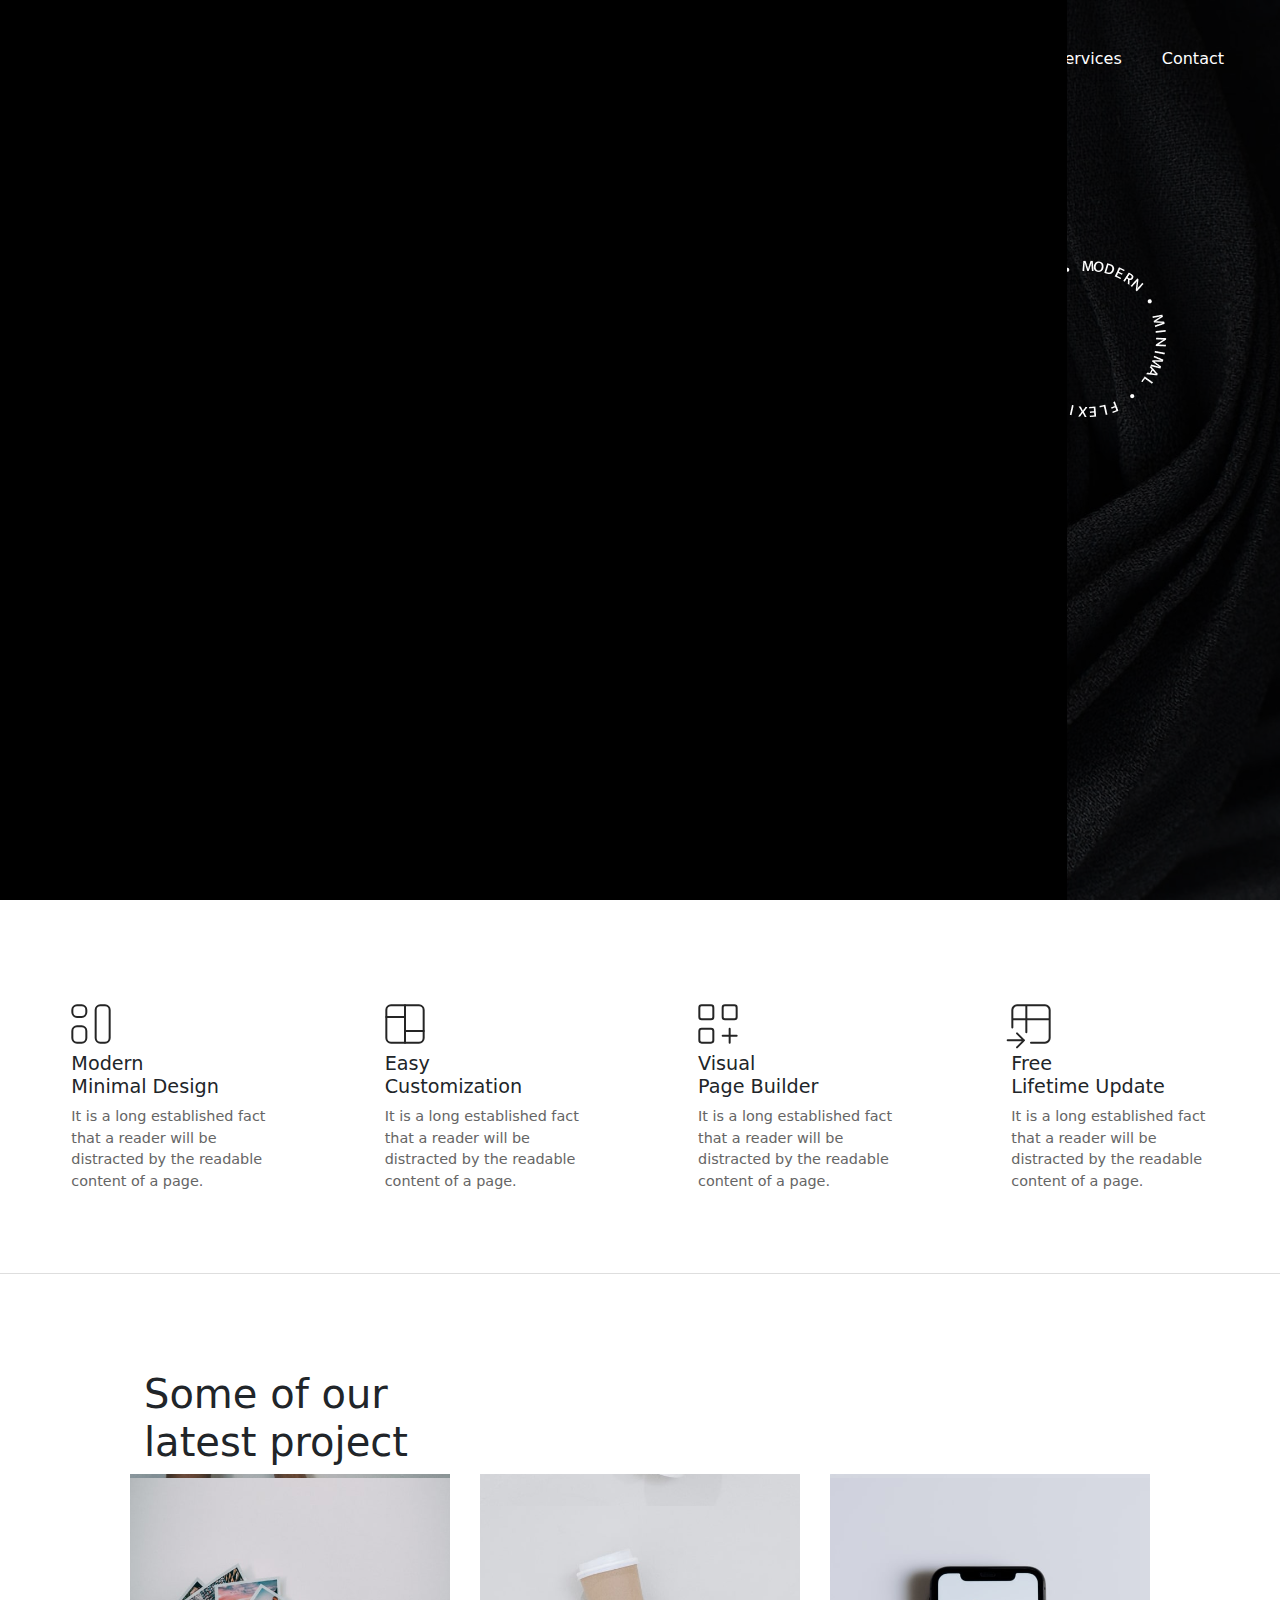
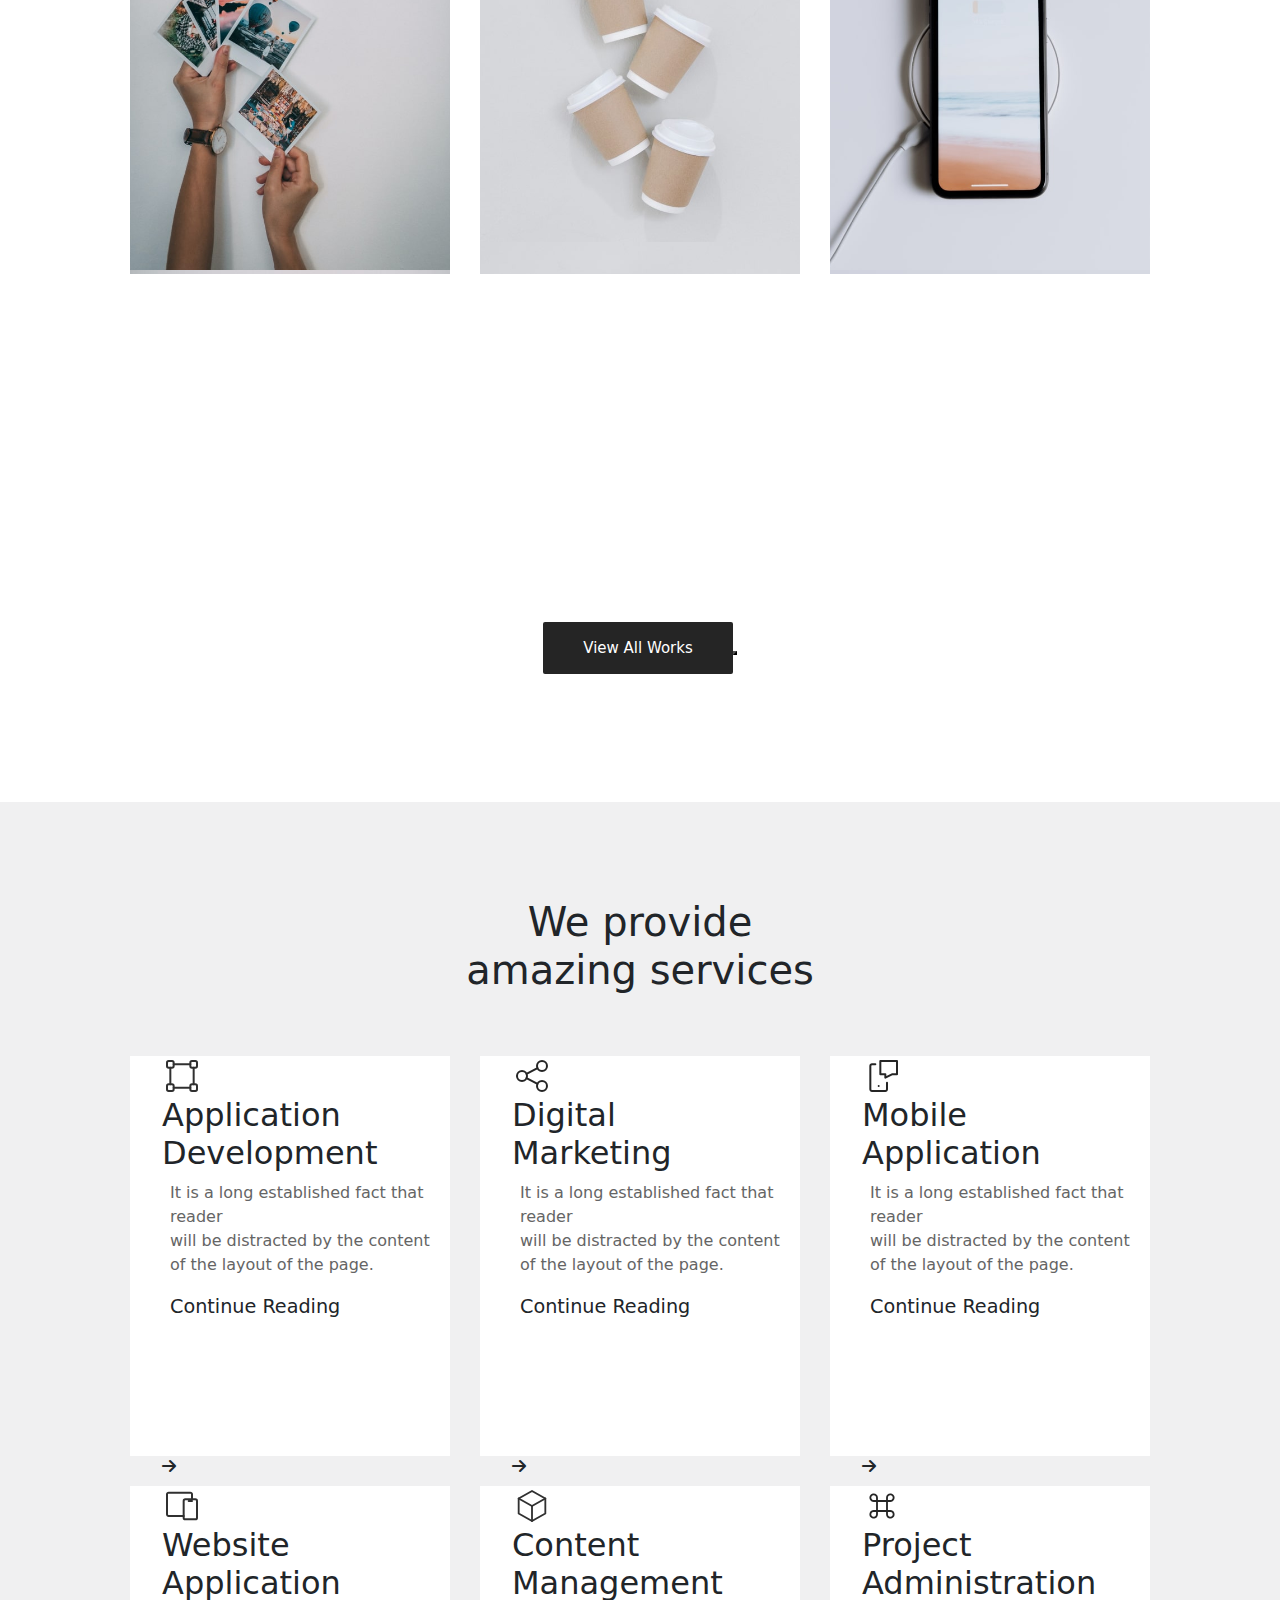
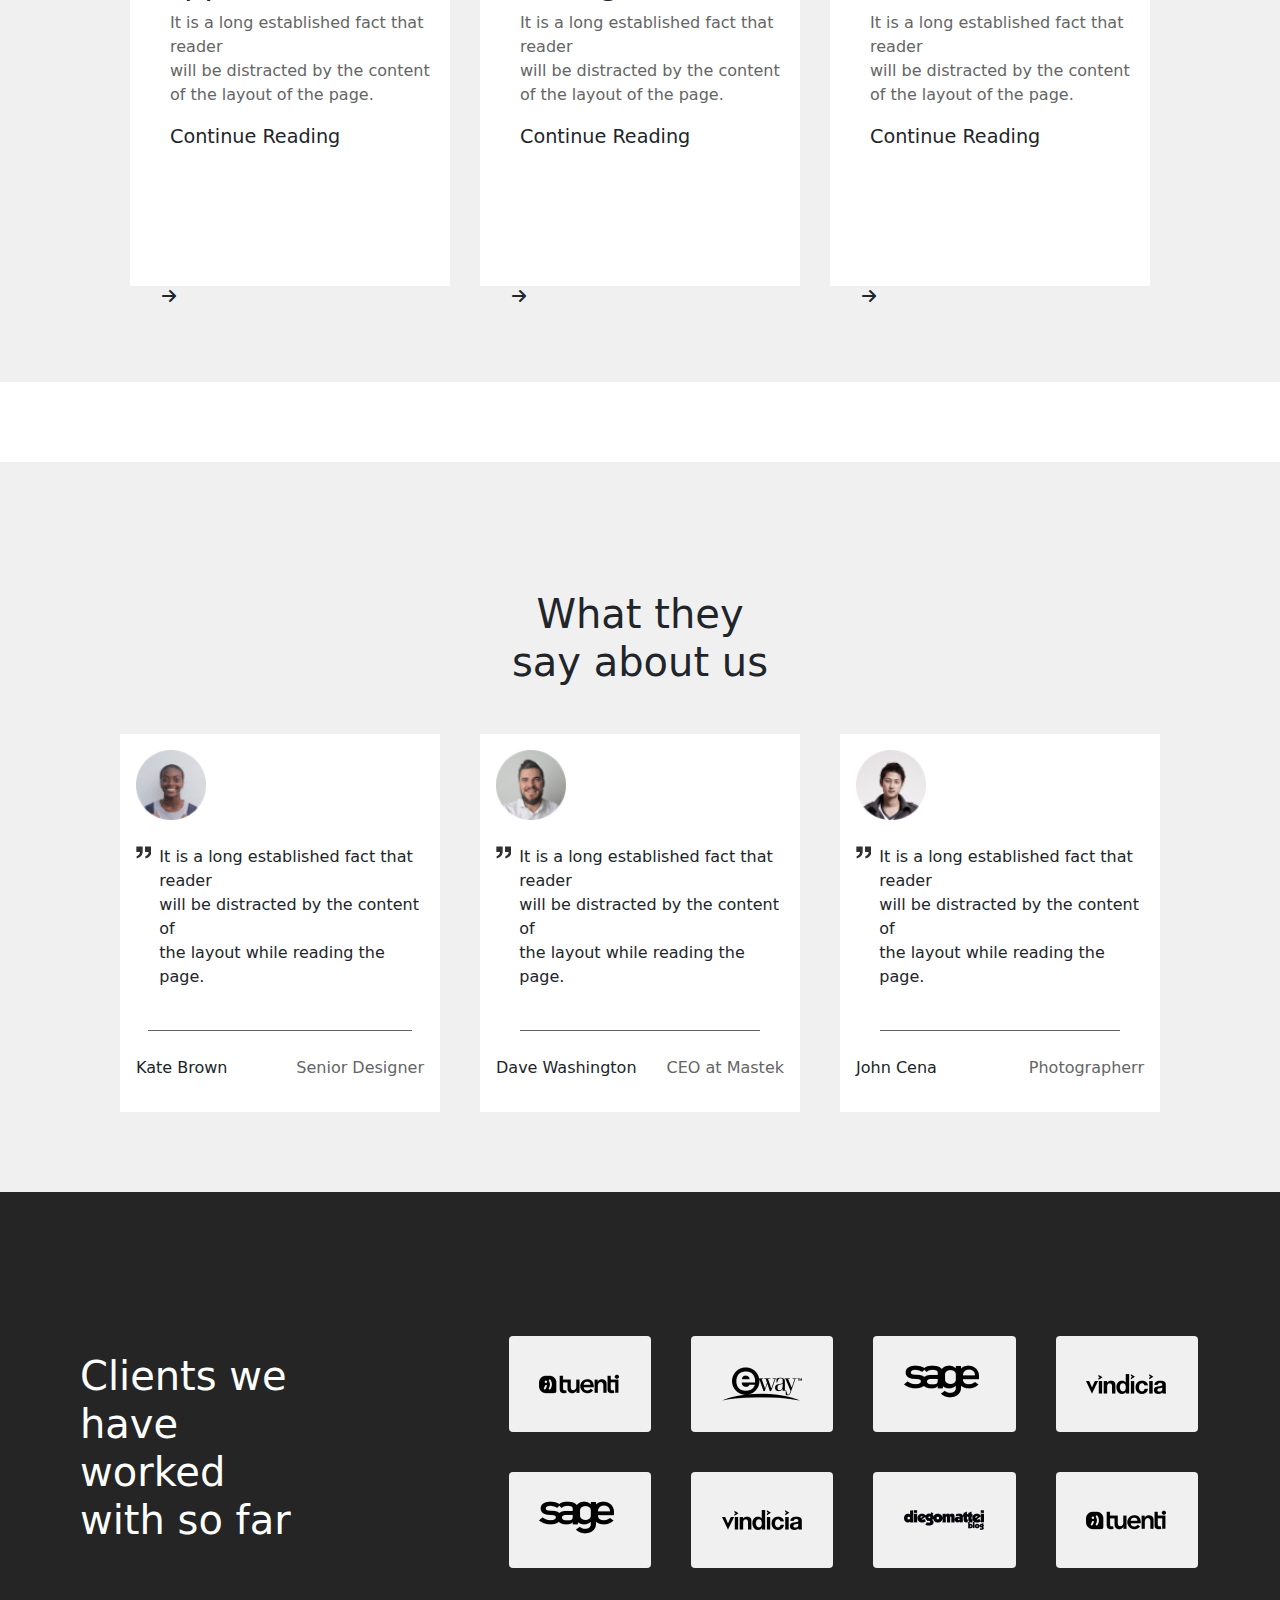
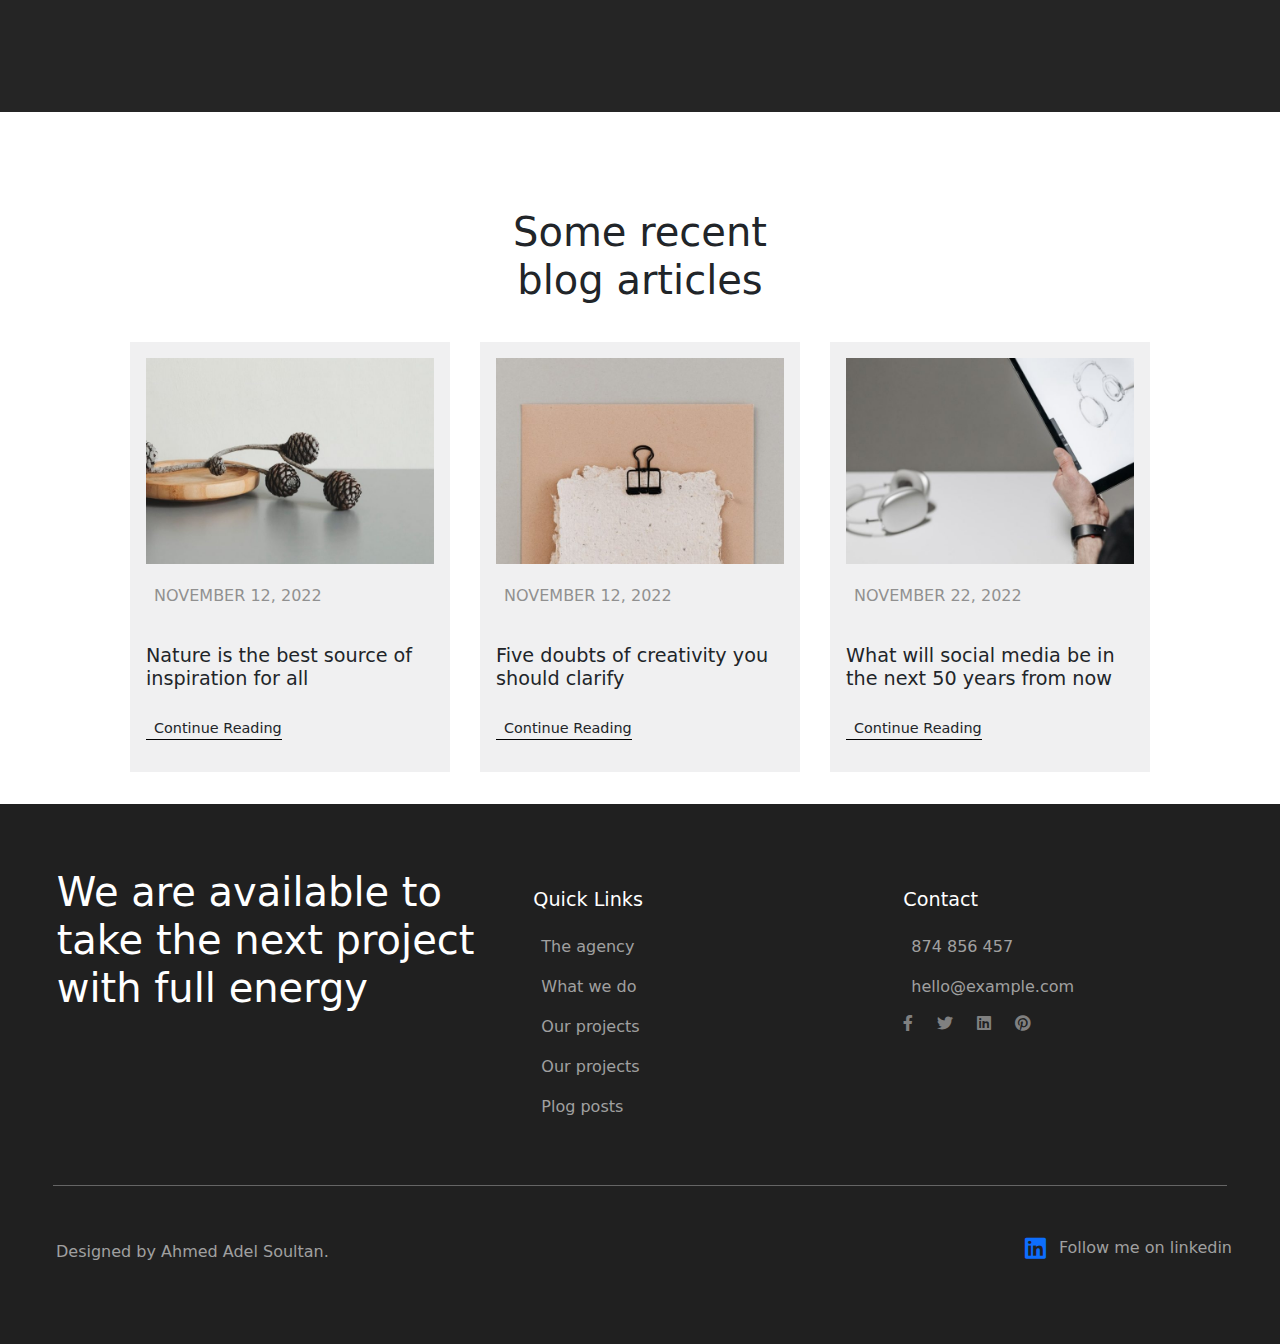
==== index.html @ fc57e32f "Dola" ====
<!DOCTYPE html>
<html lang="en">
  <head>
    <meta charset="UTF-8" />
    <meta name="viewport" content="width=device-width, initial-scale=1.0" />
    <title>Minfoloio - Minmal Portfolio</title>
    <link rel="stylesheet" href="assets/index.css" />
    <link rel="stylesheet" href="assets/libs/bootstrap.css.css" />
    <link href="fontawesome/css/fontawesome.css" rel="stylesheet" />
    <link href="fontawesome/css/brands.css" rel="stylesheet" />
    <link href="fontawesome/css/solid.css" rel="stylesheet" />
    <link rel="stylesheet" href="assets/libs/animate/animate.css">
    <link rel="icon" href="assets/photos/letter-m.png" />
  </head>
  <body>
    <!-- HERO SECTION START -->
    <div id="herodiv" class="col-12">
      <div id="herofilter" class="col-12">
        <!-- HEADER START -->
        <header class="col-12">
          <div id="headerimgs">
            <img src="assets/photos/dark-logo.png" id="darklogologo" />
            <img src="assets/photos/light-logo.png" id="whitelogo" />
          </div>

          <ul>
            <li style="color: gray; font-weight: 500" class="herohome"><a href="index.html" style="color: gray;text-decoration: none;">Home</a></li>
            <li class="heroli"><a href="about us.html" style="color: white;text-decoration: none;">About Us</a></li>
            <li class="heroli"><a href="portfolio.html" style="color: white;text-decoration: none;">Portfolio</a></li>
            <li class="heroli"><a href="our services.html" style="color: white;text-decoration: none;">Our Services</a></li>
            <li class="heroli"><a href="Contact.html" style="color: white;text-decoration: none;">Contact</a></li>
            <li>
              <i class="fa-regular fa-bars" id="headericon"></i>
            </li>
          </ul>
        </header>
        <!-- HEADER END -->
        <div class="col-12 contenthero">
          <div id="leftcontenthero" class="col-12 col-md-12 col-lg-7">
            <h1 class="col-12">
              We are a digital design studio based in London
            </h1>
            <p class="col-12" style="color: #ffffff8a">
              We have the skills and resources to create the great products for
              your<br />
              business. We solve more complex problems with unique and modern
              way<br />
              that ensures the permanent resolution.
            </p>
            <div id="contentherobutton" class="col-12">
              <button class="contentLeftButton" onclick="GoToAboutPage()">Explore More</button>
            </div>
          </div>
          <div id="rightcontenthero" class="col-4">
            <img src="assets/photos/stamp.png" />
          </div>
        </div>
      </div>
    </div>
    <!-- HERO SECTION END  -->
    <!-- MODERN SECTION START -->
    <div id="Home2" class="col-12">
      <div class="col-11 col-md-5 col-lg-2 modern">
        <svg
          xmlns="http://www.w3.org/2000/svg"
          width="56"
          height="56"
          viewBox="0 0 56 56"
          fill="none"
        >
          <g clip-path="url(#clip0_31_59)">
            <path
              d="M18.6667 9.33331H14C11.4227 9.33331 9.33334 11.4227 9.33334 14V16.3333C9.33334 18.9106 11.4227 21 14 21H18.6667C21.244 21 23.3333 18.9106 23.3333 16.3333V14C23.3333 11.4227 21.244 9.33331 18.6667 9.33331Z"
              stroke="#252525"
              stroke-width="2"
              stroke-linecap="round"
              stroke-linejoin="round"
            ></path>
            <path
              d="M18.6667 30.3333H14C11.4227 30.3333 9.33334 32.4227 9.33334 35V42C9.33334 44.5773 11.4227 46.6666 14 46.6666H18.6667C21.244 46.6666 23.3333 44.5773 23.3333 42V35C23.3333 32.4227 21.244 30.3333 18.6667 30.3333Z"
              stroke="#252525"
              stroke-width="2"
              stroke-linecap="round"
              stroke-linejoin="round"
            ></path>
            <path
              d="M42 9.33331H37.3333C34.756 9.33331 32.6667 11.4227 32.6667 14V42C32.6667 44.5773 34.756 46.6666 37.3333 46.6666H42C44.5773 46.6666 46.6667 44.5773 46.6667 42V14C46.6667 11.4227 44.5773 9.33331 42 9.33331Z"
              stroke="#252525"
              stroke-width="2"
              stroke-linecap="round"
              stroke-linejoin="round"
            ></path>
          </g>
          <defs>
            <clipPath id="clip0_31_59">
              <rect width="56" height="56" fill="white"></rect>
            </clipPath>
          </defs>
        </svg>
        <h2>
          Modern<br />
          Minimal Design
        </h2>
        <p>
          It is a long established fact that a reader will be distracted by the
          readable content of a page.
        </p>
      </div>
      <div class="col-11 col-md-5 col-lg-2 modern">
        <svg
          xmlns="http://www.w3.org/2000/svg"
          width="56"
          height="56"
          viewBox="0 0 56 56"
          fill="none"
        >
          <g clip-path="url(#clip0_31_94)">
            <path
              d="M42 9.33331H14C11.4227 9.33331 9.33333 11.4227 9.33333 14V42C9.33333 44.5773 11.4227 46.6666 14 46.6666H42C44.5773 46.6666 46.6667 44.5773 46.6667 42V14C46.6667 11.4227 44.5773 9.33331 42 9.33331Z"
              stroke="#252525"
              stroke-width="2"
              stroke-linecap="round"
              stroke-linejoin="round"
            ></path>
            <path
              d="M9.33333 21H28"
              stroke="#252525"
              stroke-width="2"
              stroke-linecap="round"
              stroke-linejoin="round"
            ></path>
            <path
              d="M28 35H46.6667"
              stroke="#252525"
              stroke-width="2"
              stroke-linecap="round"
              stroke-linejoin="round"
            ></path>
            <path
              d="M28 9.33331V46.6666"
              stroke="#252525"
              stroke-width="2"
              stroke-linecap="round"
              stroke-linejoin="round"
            ></path>
          </g>
          <defs>
            <clipPath id="clip0_31_94">
              <rect width="56" height="56" fill="white"></rect>
            </clipPath>
          </defs>
        </svg>
        <h2>
          Easy<br />
          Customization
        </h2>
        <p>
          It is a long established fact that a reader will be distracted by the
          readable content of a page.
        </p>
      </div>
      <div class="col-11 col-md-5 col-lg-2 modern">
        <svg
          xmlns="http://www.w3.org/2000/svg"
          width="56"
          height="56"
          viewBox="0 0 56 56"
          fill="none"
        >
          <g clip-path="url(#clip0_31_88)">
            <path
              d="M21 9.33331H11.6667C10.378 9.33331 9.33334 10.378 9.33334 11.6666V21C9.33334 22.2886 10.378 23.3333 11.6667 23.3333H21C22.2887 23.3333 23.3333 22.2886 23.3333 21V11.6666C23.3333 10.378 22.2887 9.33331 21 9.33331Z"
              stroke="#252525"
              stroke-width="2"
              stroke-linecap="round"
              stroke-linejoin="round"
            ></path>
            <path
              d="M44.3333 9.33331H35C33.7113 9.33331 32.6667 10.378 32.6667 11.6666V21C32.6667 22.2886 33.7113 23.3333 35 23.3333H44.3333C45.622 23.3333 46.6667 22.2886 46.6667 21V11.6666C46.6667 10.378 45.622 9.33331 44.3333 9.33331Z"
              stroke="#252525"
              stroke-width="2"
              stroke-linecap="round"
              stroke-linejoin="round"
            ></path>
            <path
              d="M21 32.6667H11.6667C10.378 32.6667 9.33334 33.7114 9.33334 35V44.3334C9.33334 45.622 10.378 46.6667 11.6667 46.6667H21C22.2887 46.6667 23.3333 45.622 23.3333 44.3334V35C23.3333 33.7114 22.2887 32.6667 21 32.6667Z"
              stroke="#252525"
              stroke-width="2"
              stroke-linecap="round"
              stroke-linejoin="round"
            ></path>
            <path
              d="M32.6667 39.6667H46.6667M39.6667 32.6667V46.6667"
              stroke="#252525"
              stroke-width="2"
              stroke-linecap="round"
              stroke-linejoin="round"
            ></path>
          </g>
          <defs>
            <clipPath id="clip0_31_88">
              <rect width="56" height="56" fill="white"></rect>
            </clipPath>
          </defs>
        </svg>
        <h2>
          Visual<br />
          Page Builder
        </h2>
        <p>
          It is a long established fact that a reader will be distracted by the
          readable content of a page.
        </p>
      </div>
      <div class="col-11 col-md-5 col-lg-2 modern">
        <svg xmlns="http://www.w3.org/2000/svg" width="56" height="56" viewBox="0 0 56 56" fill="none"><g clip-path="url(#clip0_31_100)"><path d="M9.33335 31.5V14C9.33335 12.7623 9.82502 11.5753 10.7002 10.7001C11.5754 9.82498 12.7623 9.33331 14 9.33331H42C43.2377 9.33331 44.4247 9.82498 45.2998 10.7001C46.175 11.5753 46.6667 12.7623 46.6667 14V42C46.6667 43.2377 46.175 44.4246 45.2998 45.2998C44.4247 46.175 43.2377 46.6666 42 46.6666H28M9.33335 23.3333H46.6667M23.3334 9.33331V36.1666M4.66669 44.3333H21M14 37.3333L21 44.3333L14 51.3333" stroke="#252525" stroke-width="2" stroke-linecap="round" stroke-linejoin="round"></path></g><defs><clipPath id="clip0_31_100"><rect width="56" height="56" fill="white"></rect></clipPath></defs></svg>

      
        <h2>
          Free<br />
          Lifetime Update
        </h2>
        <p>
          It is a long established fact that a reader will be distracted by the
          readable content of a page.
        </p>
      </div>
    </div>
    <!-- MODERN SECTION END  -->
    <div class="linediv"></div>
    <!-- COURSERL SECTION START -->
    <div class=" col-10 content_filter"></div>
    <div id="courseldiv" class="col-12">
      <h1 class="col-12">
        Some of our<br />
        latest project
      </h1>
      <div id="imgs" class="col-12">
        <div class=" col-10 col-md-10 col-lg-3" id="firstcoursel">
          <div class="col-12 cfilter">
            <div class="filteri">
              <p style="color: #dedede">Fashion</p>
              <i class="fa-solid fa-arrow-up-right-from-square cicon"></i>
            </div>
            <div class="filterp">
              <p>Design</p>
            </div>
          </div>
        </div>
        <div class="col-10 col-md-10 col-lg-3" id="secondcoursel">
          <div class="col-12 cfilter">
            <div class="filteri">
              <p style="color: #dedede">Phptography</p>
              <i class="fa-solid fa-arrow-up-right-from-square cicon"></i>
            </div>
            <div class="filterp">
              <p>Identity</p>
            </div>
          </div>
        </div>
        <div class="col-10 col-md-10 col-lg-3" id="thirdcoursel">
          <div class="col-12 cfilter">
            <div class="filteri">
              <p style="color: #dedede">Gadgets</p>
              <i class="fa-solid fa-arrow-up-right-from-square cicon"></i>
            </div>
            <div class="filterp">
              <p>Identity</p>
            </div>
          </div>
        </div>
      </div>
    </div>
    <div class="col-12 courselbutton">
      <button id="buttonofcoursel">View All Works<button>
    </div>
    <!-- COURSEL SECTION END  -->
    <!-- AMAZING SECTION START -->
   <section id="amazingsection" class="col-12">
    <h1 class="col-12">We provide<br>
      amazing services</h1>
    <div class="col-10 col-md-8 col-lg-3 amzing1" style="background-color: white; height: 25rem;">
      <svg xmlns="http://www.w3.org/2000/svg" width="40" height="40" viewBox="0 0 40 40" fill="none"><g clip-path="url(#clip0_37_208)"><path d="M10 5H6.66667C5.74619 5 5 5.74619 5 6.66667V10C5 10.9205 5.74619 11.6667 6.66667 11.6667H10C10.9205 11.6667 11.6667 10.9205 11.6667 10V6.66667C11.6667 5.74619 10.9205 5 10 5Z" stroke="#303030" stroke-width="2" stroke-linecap="round" stroke-linejoin="round"></path><path d="M33.3333 5H30C29.0795 5 28.3333 5.74619 28.3333 6.66667V10C28.3333 10.9205 29.0795 11.6667 30 11.6667H33.3333C34.2538 11.6667 35 10.9205 35 10V6.66667C35 5.74619 34.2538 5 33.3333 5Z" stroke="#303030" stroke-width="2" stroke-linecap="round" stroke-linejoin="round"></path><path d="M33.3333 28.3333H30C29.0795 28.3333 28.3333 29.0794 28.3333 29.9999V33.3333C28.3333 34.2537 29.0795 34.9999 30 34.9999H33.3333C34.2538 34.9999 35 34.2537 35 33.3333V29.9999C35 29.0794 34.2538 28.3333 33.3333 28.3333Z" stroke="#303030" stroke-width="2" stroke-linecap="round" stroke-linejoin="round"></path><path d="M10 28.3333H6.66667C5.74619 28.3333 5 29.0794 5 29.9999V33.3333C5 34.2537 5.74619 34.9999 6.66667 34.9999H10C10.9205 34.9999 11.6667 34.2537 11.6667 33.3333V29.9999C11.6667 29.0794 10.9205 28.3333 10 28.3333Z" stroke="#303030" stroke-width="2" stroke-linecap="round" stroke-linejoin="round"></path><path d="M8.33333 11.6667V28.3334" stroke="#303030" stroke-width="2" stroke-linecap="round" stroke-linejoin="round"></path><path d="M31.6667 11.6667V28.3334" stroke="#303030" stroke-width="2" stroke-linecap="round" stroke-linejoin="round"></path><path d="M11.6667 8.33325H28.3333" stroke="#303030" stroke-width="2" stroke-linecap="round" stroke-linejoin="round"></path><path d="M11.6667 31.6667H28.3333" stroke="#303030" stroke-width="2" stroke-linecap="round" stroke-linejoin="round"></path></g><defs><clipPath id="clip0_37_208"><rect width="40" height="40" fill="white"></rect></clipPath></defs></svg>
      <h2 class="col-12">Application<br>
        Development</h2>
        <p style="color: #656565;" class="col-12">It is a long established fact that reader<br> will be distracted by the content of the layout of the page.</p>
        <div class="amazingpwithicon col-12">
          <p class="amazingp">Continue Reading</p>
          <i class="fa-solid fa-arrow-right amzingicon"></i>
        </div>
    </div>
    <div class="col-10 col-md-8 col-lg-3 amzing2"style="background-color: white; height: 25rem;" >
      <svg xmlns="http://www.w3.org/2000/svg" width="40" height="40" viewBox="0 0 40 40" fill="none"><g clip-path="url(#clip0_37_251)"><path d="M10 25C12.7614 25 15 22.7614 15 20C15 17.2386 12.7614 15 10 15C7.23858 15 5 17.2386 5 20C5 22.7614 7.23858 25 10 25Z" stroke="#252525" stroke-width="2" stroke-linecap="round" stroke-linejoin="round"></path><path d="M30 15C32.7614 15 35 12.7614 35 10C35 7.23858 32.7614 5 30 5C27.2386 5 25 7.23858 25 10C25 12.7614 27.2386 15 30 15Z" stroke="#252525" stroke-width="2" stroke-linecap="round" stroke-linejoin="round"></path><path d="M30 35C32.7614 35 35 32.7614 35 30C35 27.2386 32.7614 25 30 25C27.2386 25 25 27.2386 25 30C25 32.7614 27.2386 35 30 35Z" stroke="#252525" stroke-width="2" stroke-linecap="round" stroke-linejoin="round"></path><path d="M14.5 17.8334L25.5 12.1667" stroke="#252525" stroke-width="2" stroke-linecap="round" stroke-linejoin="round"></path><path d="M14.5 22.1667L25.5 27.8334" stroke="#252525" stroke-width="2" stroke-linecap="round" stroke-linejoin="round"></path></g><defs><clipPath id="clip0_37_251"><rect width="40" height="40" fill="white"></rect></clipPath></defs></svg>
      <h2 class="col-12">Digital<br>
        Marketing</h2>
        <p style="color: #656565;" class="col-12">It is a long established fact that reader<br> will be distracted by the content of the layout of the page.</p>
        <div class="amazingpwithicon col-12">
          <p  class="amazingp">Continue Reading</p>
          <i class="fa-solid fa-arrow-right amzingicon"></i>
        </div>
    
    </div>
    <div class="col-10 col-md-8 col-lg-3 amzing3" style="background-color: white; height: 25rem;">
      <svg xmlns="http://www.w3.org/2000/svg" width="40" height="40" viewBox="0 0 40 40" fill="none"><g clip-path="url(#clip0_37_258)"><path d="M18.3333 5H35V18.3333H30L23.3333 21.6667V18.3333H18.3333V5Z" stroke="#252525" stroke-width="2" stroke-linecap="round" stroke-linejoin="round"></path><path d="M25 26.6666V33.3333C25 33.7753 24.8244 34.1992 24.5118 34.5118C24.1993 34.8243 23.7753 34.9999 23.3333 34.9999H9.99998C9.55795 34.9999 9.13403 34.8243 8.82147 34.5118C8.50891 34.1992 8.33331 33.7753 8.33331 33.3333V9.99992C8.33331 9.55789 8.50891 9.13397 8.82147 8.82141C9.13403 8.50885 9.55795 8.33325 9.99998 8.33325H13.3333" stroke="#252525" stroke-width="2" stroke-linecap="round" stroke-linejoin="round"></path><path d="M16.6667 30V30.0167" stroke="#252525" stroke-width="2" stroke-linecap="round" stroke-linejoin="round"></path></g><defs><clipPath id="clip0_37_258"><rect width="40" height="40" fill="white"></rect></clipPath></defs></svg>
      <h2 class="col-12">Mobile<br>
        Application</h2>
        <p style="color: #656565;" class="col-12">It is a long established fact that reader<br> will be distracted by the content of the layout of the page.</p>
        <div class="amazingpwithicon col-12">
          <p  class="amazingp">Continue Reading</p>
          <i class="fa-solid fa-arrow-right amzingicon"></i>
        </div>

   
    </div>
    <div class="col-10 col-md-8 col-lg-3 amzing4"style="background-color: white; height: 25rem;">
      <svg xmlns="http://www.w3.org/2000/svg" width="40" height="40" viewBox="0 0 40 40" fill="none"><g clip-path="url(#clip0_37_246)"><path d="M33.3333 13.3333H23.3333C22.4129 13.3333 21.6667 14.0794 21.6667 14.9999V31.6666C21.6667 32.5871 22.4129 33.3333 23.3333 33.3333H33.3333C34.2538 33.3333 35 32.5871 35 31.6666V14.9999C35 14.0794 34.2538 13.3333 33.3333 13.3333Z" stroke="#303030" stroke-width="2" stroke-linecap="round" stroke-linejoin="round"></path><path d="M30 13.3334V8.33341C30 7.89139 29.8244 7.46746 29.5118 7.1549C29.1993 6.84234 28.7754 6.66675 28.3333 6.66675H6.66667C6.22464 6.66675 5.80072 6.84234 5.48816 7.1549C5.17559 7.46746 5 7.89139 5 8.33341V28.3334C5 28.7754 5.17559 29.1994 5.48816 29.5119C5.80072 29.8245 6.22464 30.0001 6.66667 30.0001H21.6667" stroke="#303030" stroke-width="2" stroke-linecap="round" stroke-linejoin="round"></path><path d="M26.6667 15H30" stroke="#303030" stroke-width="2" stroke-linecap="round" stroke-linejoin="round"></path></g><defs><clipPath id="clip0_37_246"><rect width="40" height="40" fill="white"></rect></clipPath></defs></svg>
      <h2 class="col-12">Website<br>
        Application</h2>
        <p style="color: #656565;" class="col-12">It is a long established fact that reader<br> will be distracted by the content of the layout of the page.</p>
        <div class="amazingpwithicon col-12">
          <p  class="amazingp">Continue Reading</p>
          <i class="fa-solid fa-arrow-right amzingicon"></i>
        </div>
    </div>
    <div class="col-10 col-md-8 col-lg-3 amzing5"style="background-color: white; height: 25rem;">
      <svg xmlns="http://www.w3.org/2000/svg" width="40" height="40" viewBox="0 0 40 40" fill="none"><g clip-path="url(#clip0_84_216)"><path d="M20 5L33.3333 12.5V27.5L20 35L6.66667 27.5V12.5L20 5Z" stroke="#303030" stroke-width="1.83333" stroke-linecap="round" stroke-linejoin="round"></path><path d="M20 20L33.3333 12.5" stroke="#303030" stroke-width="1.83333" stroke-linecap="round" stroke-linejoin="round"></path><path d="M20 20V35" stroke="#303030" stroke-width="1.83333" stroke-linecap="round" stroke-linejoin="round"></path><path d="M20 20L6.66667 12.5" stroke="#303030" stroke-width="1.83333" stroke-linecap="round" stroke-linejoin="round"></path></g><defs><clipPath id="clip0_84_216"><rect width="40" height="40" fill="white"></rect></clipPath></defs></svg>
      <h2 class="col-12">Content<br>
        Management</h2>
        <p style="color: #656565;" class="col-12">It is a long established fact that reader<br> will be distracted by the content of the layout of the page.</p>
        <div class="amazingpwithicon col-12">
          <p  class="amazingp">Continue Reading</p>
          <i class="fa-solid fa-arrow-right amzingicon"></i>
        </div>
    </div>
    <div class="col-10 col-md-8 col-lg-3 amzing6"style="background-color: white; height: 25rem;">
      <svg xmlns="http://www.w3.org/2000/svg" width="40" height="40" viewBox="0 0 40 40" fill="none"><g clip-path="url(#clip0_85_222)"><path d="M11.6666 14.9999C11.0074 14.9999 10.3629 14.8044 9.81475 14.4382C9.26658 14.0719 8.83934 13.5513 8.58705 12.9422C8.33476 12.3331 8.26875 11.6629 8.39736 11.0163C8.52598 10.3697 8.84345 9.77574 9.30963 9.30956C9.7758 8.84339 10.3697 8.52592 11.0163 8.3973C11.663 8.26869 12.3332 8.3347 12.9423 8.58699C13.5513 8.83928 14.0719 9.26652 14.4382 9.81469C14.8045 10.3629 15 11.0073 15 11.6666V28.3333C15 28.9925 14.8045 29.637 14.4382 30.1852C14.0719 30.7333 13.5513 31.1606 12.9423 31.4129C12.3332 31.6651 11.663 31.7312 11.0163 31.6025C10.3697 31.4739 9.7758 31.1564 9.30963 30.6903C8.84345 30.2241 8.52598 29.6302 8.39736 28.9836C8.26875 28.337 8.33476 27.6667 8.58705 27.0576C8.83934 26.4486 9.26658 25.928 9.81475 25.5617C10.3629 25.1954 11.0074 24.9999 11.6666 24.9999H28.3333C28.9926 24.9999 29.6371 25.1954 30.1852 25.5617C30.7334 25.928 31.1606 26.4486 31.4129 27.0576C31.6652 27.6667 31.7312 28.337 31.6026 28.9836C31.474 29.6302 31.1565 30.2241 30.6903 30.6903C30.2242 31.1564 29.6302 31.4739 28.9836 31.6025C28.337 31.7312 27.6668 31.6651 27.0577 31.4129C26.4486 31.1606 25.928 30.7333 25.5617 30.1852C25.1955 29.637 25 28.9925 25 28.3333V11.6666C25 11.0073 25.1955 10.3629 25.5617 9.81469C25.928 9.26652 26.4486 8.83928 27.0577 8.58699C27.6668 8.3347 28.337 8.26869 28.9836 8.3973C29.6302 8.52592 30.2242 8.84339 30.6903 9.30956C31.1565 9.77574 31.474 10.3697 31.6026 11.0163C31.7312 11.6629 31.6652 12.3331 31.4129 12.9422C31.1606 13.5513 30.7334 14.0719 30.1852 14.4382C29.6371 14.8044 28.9926 14.9999 28.3333 14.9999H11.6666Z" stroke="#252525" stroke-width="1.83333" stroke-linecap="round" stroke-linejoin="round"></path></g><defs><clipPath id="clip0_85_222"><rect width="40" height="40" fill="white"></rect></clipPath></defs></svg>
      <h2 class="col-12">Project<br>
        Administration</h2>
        <p style="color: #656565;" class="col-12">It is a long established fact that reader<br> will be distracted by the content of the layout of the page.</p>
        <div class="amazingpwithicon col-12">
          <p  class="amazingp">Continue Reading</p>
          <i class="fa-solid fa-arrow-right amzingicon"></i>
        </div>
      </div>
   </section>
   <!-- AMAZING SECTION END  -->
   <!-- WHAT THEY SAY SECTION START -->
   <section id="whattheysay" class="col-12">
    <h1 class="col-12">What they<br>
      say about us</h1>
      <div class=" col-10 col-md-10 col-lg-3 whattheysay1">
        <img src="assets/photos/imgwhat1.png" class="CEOIMG">
     <div class="quma col-12">
      <svg xmlns="http://www.w3.org/2000/svg" width="18" height="15" viewBox="0 0 18 15" fill="none"><path d="M7.82162 0.578125H0.425476V7.05H4.63239C4.5936 11.08 0.838726 11.8412 0.838726 11.8412C0.838726 11.8412 0.818934 11.9761 0.838726 14.4224C7.09883 13.2214 7.76541 8.51221 7.81964 7.05H7.82123V7.00963C7.82954 6.75946 7.82123 6.60271 7.82123 6.60271V0.578125H7.82162Z" fill="#303030"></path><path d="M17.996 6.60231V0.578125H10.6003V7.05H14.8076C14.7688 11.08 11.0139 11.8412 11.0139 11.8412C11.0139 11.8412 10.9942 11.9761 11.0139 14.4224C17.274 13.2214 17.9406 8.51221 17.9949 7.05H17.9964V7.00963C18.0044 6.75946 17.996 6.60231 17.996 6.60231Z" fill="#303030"></path></svg>
      <p> It is a long established fact that reader<br> will be distracted by the content of<br> the layout while reading the page.</p>

     </div>
    
     <div class="linedivwhat col-11"></div>
     <div class="CEO col-12">
      <h3 style="font-size: 1rem;">Kate Brown</h3>
      <p style="color: #656565;">Senior Designer</p>
     </div>
      </div>
      <div class="col-10 col-md-10 col-lg-3 whattheysay2">
        <img src="assets/photos/imgwhat2.png" class="CEOIMG">
        <div class="quma col-12">
         <svg xmlns="http://www.w3.org/2000/svg" width="18" height="15" viewBox="0 0 18 15" fill="none"><path d="M7.82162 0.578125H0.425476V7.05H4.63239C4.5936 11.08 0.838726 11.8412 0.838726 11.8412C0.838726 11.8412 0.818934 11.9761 0.838726 14.4224C7.09883 13.2214 7.76541 8.51221 7.81964 7.05H7.82123V7.00963C7.82954 6.75946 7.82123 6.60271 7.82123 6.60271V0.578125H7.82162Z" fill="#303030"></path><path d="M17.996 6.60231V0.578125H10.6003V7.05H14.8076C14.7688 11.08 11.0139 11.8412 11.0139 11.8412C11.0139 11.8412 10.9942 11.9761 11.0139 14.4224C17.274 13.2214 17.9406 8.51221 17.9949 7.05H17.9964V7.00963C18.0044 6.75946 17.996 6.60231 17.996 6.60231Z" fill="#303030"></path></svg>
         <p> It is a long established fact that reader<br> will be distracted by the content of<br> the layout while reading the page.</p>
   
        </div>
        <div class="linedivwhat col-10"></div>
        <div class="CEO col-12">
         <h3 style="font-size: 1rem;">Dave Washington</h3>
         <p style="color: #656565;">CEO at Mastek</p>
        </div>
      </div>
      <div class="col-10 col-md-10 col-lg-3 whattheysay3">
        <img src="assets/photos/imgwhat3.png" class="CEOIMG">
        <div class="quma col-12">
         <svg xmlns="http://www.w3.org/2000/svg" width="18" height="15" viewBox="0 0 18 15" fill="none"><path d="M7.82162 0.578125H0.425476V7.05H4.63239C4.5936 11.08 0.838726 11.8412 0.838726 11.8412C0.838726 11.8412 0.818934 11.9761 0.838726 14.4224C7.09883 13.2214 7.76541 8.51221 7.81964 7.05H7.82123V7.00963C7.82954 6.75946 7.82123 6.60271 7.82123 6.60271V0.578125H7.82162Z" fill="#303030"></path><path d="M17.996 6.60231V0.578125H10.6003V7.05H14.8076C14.7688 11.08 11.0139 11.8412 11.0139 11.8412C11.0139 11.8412 10.9942 11.9761 11.0139 14.4224C17.274 13.2214 17.9406 8.51221 17.9949 7.05H17.9964V7.00963C18.0044 6.75946 17.996 6.60231 17.996 6.60231Z" fill="#303030"></path></svg>
         <p> It is a long established fact that reader<br> will be distracted by the content of<br> the layout while reading the page.</p>
   
        </div>
        <div class="linedivwhat col-10"></div>
        <div class="CEO col-12">
         <h3 style="font-size: 1rem;">John Cena</h3>
         <p style="color: #656565;">Photographerr</p>
        </div>
      </div>
   </section>
   <!-- WHAT THEY SAY SECTION END  -->
   <!-- CLIENTS SECTION START -->
   <section id="clients" class="col-12">
    <div id="leftclient" class="col-11 col-md-11 col-lg-3">
<h1 class="col-12" style="color: white;">Clients we<br> have worked<br> with so far</h1>
    </div>
    <div id="rightclient" class=" col-11 col-md-11 col-lg-8">
      <div style="height: 6rem; background-color: #F0F0F1; border-radius: 4px;" class=" col-5 col-md-2 col-lg-2">
      <img src="assets/photos/cl1.png" class="clientimg "></div>
      <div style="height: 6rem; background-color: #F0F0F1;border-radius: 4px;" class="col-5 col-md-2 col-lg-2">
        <img src="assets/photos/cl2.png" class="clientimg ">
      </div>
      <div style="height: 6rem; background-color: #F0F0F1;border-radius: 4px;" class="col-5 col-md-2 col-lg-2">
        <img src="assets/photos/cl3.png" class="clientimg">
      </div>
      <div style="height: 6rem; background-color: #F0F0F1;border-radius: 4px;" class="col-5 col-md-2 col-lg-2">
        <img src="assets/photos/cl4.png" class="clientimg">
      </div>
      <div style="height: 6rem; background-color: #F0F0F1;border-radius: 4px;" class="col-5 col-md-2 col-lg-2">
        <img src="assets/photos/cl5.png" class="clientimg">
      </div>
      <div style="height: 6rem; background-color: #F0F0F1;border-radius: 4px;" class="col-5 col-md-2 col-lg-2">
        <img src="assets/photos/cl6.png" class="clientimg">
      </div>
      <div style="height: 6rem; background-color: #F0F0F1;border-radius: 4px;" class="col-5 col-md-2 col-lg-2">
        <img src="assets/photos/cl7.png" class="clientimg">
      </div>
      <div style="height: 6rem; background-color: #F0F0F1;border-radius: 4px;" class="col-5 col-md-2 col-lg-2">
        <img src="assets/photos/cl8.png" class="clientimg">
        
      </div>
    </div>
   </section>
   <!-- CLIENTS SECTION END  -->
   <!-- SOME RECENT SECTION START -->
   <section id="somerecent" class="col-12">
    <h1 class="col-12" style="text-align: center;">Some recent<br>
      blog articles</h1>
      <div class=" col-10 col-md-10 col-lg-3 recent">
        <img src="assets/photos/s1.jpg" class="recentimg col-12">
        <p style="color: #909090;" class="col-12">NOVEMBER 12, 2022</p>
        <h2 style="font-size: 1.2rem;" class="col-12">Nature is the best source of inspiration for all</h2>
        <p style="border-bottom: 1px solid black; width: fit-content;font-size: 0.9rem;" class="col-12">Continue Reading</p>
      </div>
      <div class="col-10 col-md-10 col-lg-3 recent">
        <img src="assets/photos/s2.jpg" class="recentimg col-12">
        <p style="color: #909090;" class="col-12">NOVEMBER 12, 2022</p>
        <h2 style="font-size: 1.2rem;" class="col-12">Five doubts of creativity you should clarify</h2>
        <p style="border-bottom: 1px solid black; width: fit-content;font-size: 0.9rem;" class="col-12">Continue Reading</p>
      </div>
      <div class="col-10 col-md-10 col-lg-3 recent">
        <img src="assets/photos/s3.jpg" class="recentimg col-12">
        <p style="color: #909090;" class="col-12">NOVEMBER 22, 2022</p>
        <h2 style="font-size: 1.2rem;" class="col-12">What will social media be in the next 50 years from now</h2>
        <p style="border-bottom: 1px solid black; width: fit-content;font-size: 0.9rem;" class="col-12">Continue Reading</p>
      </div>
   </section>
   <!-- SOME RECENT SECTION END  -->
   <!-- FOOOOOOOTER START -->
   <footer class="col-12">
    <div class=" col-12 col-md-12 col-lg-4 footerh1" >
     
      <h1 style="color: white;">We are available to<br>
        take the next project<br>
        with full energy</h1>
    </div>
    <div class="col-12 col-md-12 col-lg-3 Quicklinks" >
      <h2 style="color: white; font-size: 1.2rem;">Quick Links</h2>
      <p  class="footerp">The agency</p>
      <p  class="footerp">What we do</p>
      <p  class="footerp">Our projects</p>
      <p  class="footerp" >Our projects</p>
      <p  class="footerp">Plog posts</p>
    </div>
    <div class="col-12 col-md-12 col-lg-3 contactp">
      <h2 style="color: white; font-size: 1.2rem;">Contact</h2>
      <p  class="footerp">874 856 457</p>
      <p class="footerp">hello@example.com</p>
      <div id="sociallinks">
        <i class="fa-brands fa-facebook-f icon"></i>
        <i class="fa-brands fa-twitter icon"></i>
        <i class="fa-brands fa-linkedin icon"></i>
        <i class="fa-brands fa-pinterest icon"></i>
      </div>
    </div>
    <div id="footerline" class="col-11" style="height: 0.3px; background-color: #656565;margin: auto;"></div>
    <div id="copyright" class="col-12">
      <p>Designed by Ahmed Adel Soultan.</p>
      <div id="linkedin">
        <a href="https://www.linkedin.com/in/ahmed-adel-154b0a255"><i class="fa-brands fa-linkedin"></i></a>
        <p>Follow me on linkedin</p>
      </div>
      
    </div>
   </footer>
   <!-- FOOOOOOOTER END  -->
   <script src="assets/index.js"></script>
</body>
</html>
---- assets/index.css ----
* {
  margin: 0;
  padding: 0;
  box-sizing: border-box;
}
body {
  width: 100%;
  min-height: 100vh;
  display: flex;
  flex-direction: row;
  flex-wrap: wrap;
  align-content: flex-start;
  justify-content: flex-start;
  align-items: flex-start;

}
#herodiv {
  height: 100vh;
  background-image: url("photos/hero-min.jpg");
  background-position: 50%;
  background-size: cover;
  object-fit: cover;
}
#herofilter {
  height: 100vh;
  background-color: rgb(0 0 0 / 52%);
}
header {
  background-color: transparent;
  display: flex;
  flex-direction: row;
  flex-wrap: nowrap;
  align-content: center;
  justify-content: space-between;
  align-items: baseline;
  padding: 2.5rem 1rem;
}
#darklogologo {
  display: none;
}
header ul {
  display: flex;
  list-style: none;
  flex-direction: row;
  flex-wrap: nowrap;
  align-items: center;
  justify-content: center;
  gap: 40px;
}

#headericon {
  font-size: 1.5rem;
  display: none;
}
.heroli {
  color: white;
  font-weight: 500;
}
.heroli:hover {
  color: gray;
}
#leftcontenthero {
  padding: 4rem 4rem;
  height: auto;
}
#leftcontenthero h1 {
  color: white;
  font-size: 3.5rem;
  font-weight: 600;
}
#leftcontenthero p {
  font-size: 1.2rem;
}
#leftcontenthero button {
  padding: 0.8rem 2rem;
  font-size: 1rem;
  font-weight: 500;
  margin-top: 1rem;
  border: 0;
  border-radius: 2px;
  cursor: pointer;
}
#contentherobutton button:hover{
background-color: black;
color: white;
transform: all ease 800ms;
cursor: pointer;
}
.contenthero {
  display: flex;
  flex-direction: row;
  flex-wrap: wrap;
  align-content: flex-start;
  justify-content: flex-start;
  align-items: flex-start;
}
#rightcontenthero {
  display: flex;
  flex-direction: row-reverse;
  flex-wrap: wrap;
  justify-content: flex-start;
  align-items: center;
  align-content: center;
  text-align: center;
  margin-top: 8rem;
}
header img {
  cursor: pointer;
}
#headerimgs {
  display: flex;
}
header ul li {
  cursor: pointer;
}
.modern h2,p{
  padding-left: 0.5rem;
}
@media only screen and (max-width: 992px) {
  .heroli {
    display: none;
  }
  .herohome {
    display: none;
  }
  #headericon {
    display: flex;
  }
  header {
    background-color: white;
  }
  #darklogologo {
    display: flex;
  }
  #leftcontenthero {
    font-size: 1.2rem;
  }
  #rightcontenthero {
    display: none;
  }
}
@media only screen and (max-width: 768px) {
  .heroli {
    display: none;
  }
  .herohome {
    display: none;
  }
  #headericon {
    display: flex;
  }
  header {
    background-color: white;
  }
  #darklogologo {
    display: flex;
  }
  #leftcontenthero {
    font-size: 1.1rem;
  }
  #rightcontenthero {
    display: none;
  }
  #contentherobutton {
    margin-bottom: 1rem;
  }
  #herodiv {
    height: auto;
  }
  #herofilter {
    height: auto;
  }
}
#Home2 {
  display: flex;
  flex-direction: row;
  flex-wrap: wrap;
  align-content: center;
  justify-content: center;
  gap: 100px;
  padding-top: 6rem;
}
#Home2 h2 {
  font-size: 1.2rem;
}
#Home2 p {
  font-size: 0.9rem;
  color: #656565;
}
.linediv {
  background-color: #dedede;
  width: 100%;
  height: 1px;
  margin-top: 4rem;
}

#courseldiv {
  position: relative;
  display: flex;
  flex-direction: row;
  flex-wrap: wrap;
  align-content: flex-start;
  justify-content: flex-start;
  align-items: flex-start;
  padding-top: 6rem;
  height: 100vh;
}

.content_filter {
  background-color: black;
  height: 100vh;
  position: absolute;
  top: 0;
  left: 0;
  z-index: 1; /* Increase the z-index value to appear above the other elements */
}

#imgs {

  display: flex;
  flex-direction: row;
  flex-wrap: wrap;
  align-content: center;
  justify-content: center;
  align-items: center;
  gap: 30px;
}
#firstcoursel {
  height: 25rem;
  background-image: url("photos/c1.jpg");
  background-position: 50%;
  background-size: 105%;
  object-fit: cover;
  cursor: pointer;
}
#firstcoursel:hover {
  .cfilter {
    display: flex;
    transition: all ease 900ms;
  }
  background-size: 130%;
  transition: all ease 900ms;
  background-repeat: no-repeat;
}

#secondcoursel {
  height: 25rem;
  background-image: url("photos/c2.jpg");
  background-position: 50%;
  background-size: 105%;
  object-fit: cover;
  cursor: pointer;
}
#secondcoursel:hover {
  .cfilter {
    display: flex;
    transition: all ease 900ms;
  }
  background-size: 130%;
  transition: all ease 900ms;
  background-repeat: no-repeat;
}
#thirdcoursel {
  height: 25rem;
  background-image: url("photos/c3.jpg");
  background-position: 50%;
  background-size: 105%;
  object-fit: cover;
  cursor: pointer;
}
#thirdcoursel:hover {
  .cfilter {
    display: flex;
    transition: all ease 900ms;
  }
  background-size: 130%;
  transition: all ease 900ms;
  background-repeat: no-repeat;
}
#courseldiv h1 {
  padding-left: 9rem;
}
.cfilter {
  height: 25rem;
  background-color: rgb(0 0 0 / 70%);
  display: flex;
  flex-direction: column-reverse;
  flex-wrap: wrap;
  align-content: stretch;
  justify-content: flex-start;
  align-items: stretch;
  padding-left: 1rem;
  display: none;
}
.filteri {
  display: flex;
  justify-content: space-between;
  flex-direction: row;
  flex-wrap: wrap;
  align-content: flex-start;
  align-items: baseline;
}
.cicon {
  padding-right: 1rem;
  color: white;
}
.filteri p {
  font-size: 1.3rem;
}
.courselbutton {
  padding-top: 3rem;
  text-align: center;
}
#buttonofcoursel {
  border: 0;
  color: white;
  font-size: 15px;
  border-radius: 2px;
  padding: 15px 40px;
  background-color: #252525;
}
@media only screen and (max-width: 768px) {
  #courseldiv h1 {
    text-align: center;
    padding: 0;
  }
}
@media only screen and (max-width: 992px) {
  #courseldiv h1 {
    text-align: center;
    padding: 0;
  }
}
#amazingsection {
  height: auto;
  background-color: #f0f0f1;
  margin-top: 8rem;
  display: flex;
  flex-direction: row;
  flex-wrap: wrap;
  align-content: center;
  justify-content: center;
  align-items: center;
  gap: 30px;
  padding: 6rem 0;
}
#amazingsection h1 {
  text-align: center;
  margin-bottom: 2rem;
}
.amazingpwithicon {
  display: flex;
  flex-direction: row;
  align-content: flex-start;
  justify-content: flex-start;
  flex-wrap: wrap;
  align-items: baseline;
  gap: 120px;
}
.amazingp {
  font-size: 1.2rem;
  font-weight: 400;
}
.amzing1 {
  display: flex;
  flex-direction: row;
  flex-wrap: wrap;
  align-content: space-around;
  justify-content: flex-start;
  align-items: flex-start;
  padding-left: 2rem;
}
.amzing2 {
  display: flex;
  flex-direction: row;
  flex-wrap: wrap;
  align-content: space-around;
  justify-content: flex-start;
  align-items: flex-start;
  padding-left: 2rem;
}
.amzing3 {
  display: flex;
  flex-direction: row;
  flex-wrap: wrap;
  align-content: space-around;
  justify-content: flex-start;
  align-items: flex-start;
  padding-left: 2rem;
}
.amzing4 {
  display: flex;
  flex-direction: row;
  flex-wrap: wrap;
  align-content: space-around;
  justify-content: flex-start;
  align-items: flex-start;
  padding-left: 2rem;
}
.amzing5 {
  display: flex;
  flex-direction: row;
  flex-wrap: wrap;
  align-content: space-around;
  justify-content: flex-start;
  align-items: flex-start;
  padding-left: 2rem;
}
.amzing6 {
  display: flex;
  flex-direction: row;
  flex-wrap: wrap;
  align-content: space-around;
  justify-content: flex-start;
  align-items: flex-start;
  padding-left: 2rem;
}
#whattheysay {
  margin-top: 5rem;
  background-color: #f0f0f1;
  height: auto;
  display: flex;
  flex-direction: row;
  flex-wrap: wrap;
  align-content: center;
  justify-content: center;
  align-items: center;
  gap: 40px;
  padding: 5rem 0;
}
#whattheysay h1 {
  text-align: center;
  padding-top: 3rem;
}
.linedivwhat {
  background-color: #656565;
  height: 1px;
  margin: auto;
}
.CEOIMG {
  width: 70px;
}
.quma {
  display: flex;
}
.CEO {
  display: flex;

  flex-direction: row;
  flex-wrap: nowrap;
  align-content: center;
  justify-content: space-between;
  align-items: baseline;
}
.whattheysay1 {
  background-color: #ffffff;
  height: auto;
  display: flex;
  flex-direction: row;
  flex-wrap: wrap;
  align-content: center;
  justify-content: flex-start;
  align-items: flex-start;
  gap: 25px;
  padding: 1rem 1rem;
}
.whattheysay2 {
  background-color: #ffffff;
  height: auto;
  display: flex;
  flex-direction: row;
  flex-wrap: wrap;
  align-content: center;
  justify-content: flex-start;
  align-items: flex-start;
  gap: 25px;
  padding: 1rem 1rem;
}
.whattheysay3 {
  background-color: #ffffff;
  height: auto;
  display: flex;
  flex-direction: row;
  flex-wrap: wrap;
  align-content: center;
  justify-content: flex-start;
  align-items: flex-start;
  gap: 25px;
  padding: 1rem 1rem;
}
#clients {
  background-color: #252525;
  height: auto;
  margin: 0;
  display: flex;
  flex-direction: row;
  flex-wrap: wrap;
  align-content: center;
  justify-content: space-between;
  align-items: center;
  padding: 9rem 0;
}

#rightclient {
  display: flex;
  flex-direction: row;
  flex-wrap: wrap;
  justify-content: center;
  align-items: center;
  align-content: center;
  gap: 40px;
}
.clientimg {
  padding: 0.5rem 1.9rem;
}
#leftclient {
  display: flex;
  padding-left: 5rem;
}
@media only screen and (max-width: 768px) {
  #leftclient {
    text-align: center;
  }
}
@media only screen and (max-width: 992px) {
  #leftclient {
    text-align: center;
  }
}
#somerecent {
  margin-top: 6rem;

  height: auto;
  display: flex;
  flex-direction: row;
  flex-wrap: wrap;
  align-content: flex-start;
  justify-content: center;
  align-items: flex-start;

  gap: 30px;
}
.recent {
  background-color: #f0f0f1;
  height: auto;
  display: flex;
  flex-direction: row;
  flex-wrap: wrap;
  align-content: center;
  align-items: center;
  padding: 1rem 1rem;
  gap: 20px;
}
.recentimg {
  width: 300px;
}
footer {
  height: auto;
  background-color: #202020;
  margin-top: 2rem;
  display: flex;
  flex-direction: row;
  flex-wrap: wrap;
  align-content: center;
  justify-content: center;
  align-items: baseline;
  gap: 50px;
  padding: 4rem 0;
}
#sociallinks {
  display: flex;
  color: gray;
  gap: 1.5rem;
}
footer h2 {
  padding-bottom: 1rem;
}
.Quicklinks p {
  color: #a0a0a0;
}
.contactp p {
  color: #a0a0a0;
}
.Quicklinks p:hover {
  color: white;
  transition: all ease 500ms;
  cursor: pointer;
}
.contactp p:hover {
  color: white;
  transition: all ease 500ms;
  cursor: pointer;
}
.icon:hover {
  color: white;
  transition: all ease 500ms;
  cursor: pointer;
}
#copyright {
  display: flex;
    flex-direction: row;
    flex-wrap: wrap;
    justify-content: space-between;
    align-content: flex-end;
    padding: 0 3rem;
    align-items: baseline;
  
}
#copyright i{
  font-size: 1.5rem;
}
#linkedin{
  display: flex;
  gap: 5px;
}

#copyright p {
  color: #a0a0a0;
}
#mainaboutus {
  height: auto;
  background-image: url("photos/about\ us.jpg");
  background-position: 50%;
  background-size: cover;
  object-fit: cover;
}
#aboutusfilter {
  height: 34rem;
  background-color: rgb(0 0 0 / 55%);
}
#maincontent {
  text-align: center;
  padding-top: 5rem;
}
#strategy {
  display: flex;
  margin-top: 6rem;
  flex-direction: row;
  flex-wrap: wrap;
  align-content: center;
  justify-content: center;
  align-items: baseline;
  gap: 50px;
}
#counter {
  margin-top: 5rem;
  display: flex;
  flex-direction: row;
  flex-wrap: wrap;
  align-content: center;
  justify-content: space-between;
  align-items: center;
  padding: 0 7rem;
}
#line {
  margin-top: 8rem;
}
#teammembers {
  margin-top: 8rem;
  display: flex;
  flex-direction: row;
  flex-wrap: wrap;
  align-content: center;
  justify-content: center;
  align-items: center;
  gap: 50px;
}
#membersimgs {
  display: flex;
  flex-direction: row;
  flex-wrap: wrap;
  align-content: center;
  justify-content: center;
  align-items: center;
  gap: 50px;
}

.membercontent {
  background-position: 50%;
  background-size: cover;
  object-fit: cover;
  height: 20rem;
  display: flex;
}

.memberfilter {
  height: 20rem;
  background-color: rgb(0 0 0 / 95%);
  width: 100%;
  gap: 80px;
  display: flex;
  flex-direction: row;
  flex-wrap: wrap;
  align-content: flex-end;
  justify-content: center;
  align-items: center;
  text-align: center;
  display: none;
}

.membericon {
  color: white;
  font-size: 1rem;
  display: flex;
  text-align: center;
  flex-direction: row;
  flex-wrap: wrap;
  align-content: center;
  justify-content: center;
  align-items: center;
  gap: 30px;
  padding-bottom: 1.5rem;
}
.membercontent:hover {
  .memberfilter {
    display: flex;
  }
}
#Free {
  background-image: url("photos/free.jpg");
  background-position: 30%;
  background-size: 90%;
  height: 30rem;
}
@media only screen and (max-width: 992px) {
  #Free{
    background-repeat: no-repeat;
   background-position: 50%;
  
  }

}
#freefilter {
  height: 30rem;
  background-color: rgb(0 0 0 / 55%);
  display: flex;
  flex-direction: row;
  flex-wrap: wrap;
  align-content: center;
  justify-content: center;
  align-items: center;
  text-align: center;
  gap: 25px;
}
/* #252525 */
#freebutton {
  background-color: black;
  color: white;
  padding: 0.8rem 2.5rem;
  border: 0;
  border-radius: 3px;
}
#freebutton:hover {
  background-color: #252525;
  transition: all ease 400ms;
}
#mainportfolio {
  background-image: url("photos/mainport.jpg");
  height: 34rem;
  background-position: 50%;
  background-size: cover;
  object-fit: cover;
}
#portfoliofilter {
  height: 34rem;
  background-color: rgb(0 0 0 / 46%);
}
#Brandlist {
  margin-top: 6rem;
}
#Brandlist ul {
  list-style: none;
  display: flex;
  font-size: 1.1rem;
  font-weight: 450;
  flex-direction: row;
  flex-wrap: wrap;
  align-content: center;
  justify-content: center;
  align-items: center;
  gap: 40px;
}
.Brandli:hover {
  cursor: pointer;
  border-bottom: 0.5px solid black;
  transition: all ease 500ms;
}
#Branding {
  display: flex;
  flex-direction: row;
  flex-wrap: wrap;
  align-content: center;
  justify-content: center;
  align-items: center;
  gap: 30px;
  margin-top: 3rem;
}
.brandimg {
  background-position: 50%;
  background-size: cover;
  object-fit: cover;
  height: 20rem;
  display: flex;
  flex-direction: row;
  flex-wrap: wrap;
  align-content: center;
  justify-content: center;
  align-items: center;
  position: relative;
  cursor: pointer;
}
.Brandcontent {
  background-color: white;
  display: flex;
  flex-direction: row;
  flex-wrap: wrap;
  align-content: center;
  justify-content: flex-start;
  align-items: baseline;
  position: absolute;
  bottom: 1rem;
  padding: 1rem 1rem;
  display: none;
}
.Brandwithicon {
  display: flex;
  flex-direction: row;
  flex-wrap: wrap;
  align-items: baseline;
  justify-content: space-between;
  align-content: center;
}
.Brandwithicon i {
  font-size: 1.2rem;
}
.brandimg:hover {
  .Brandcontent {
    display: flex;
  }
}
#mainservices {
  background-image: url("photos/mainservice.jpg");
  height: 34rem;
  background-position: 50%;
  background-size: cover;
  object-fit: cover;
}
#servicefilter {
  height: 34rem;
  background-color: rgb(0 0 0 / 46%);
}
#printing {
  display: flex;
  margin-top: 8rem;
  flex-direction: row;
  flex-wrap: wrap;
  align-content: center;
  justify-content: center;
  align-items: center;
  gap: 40px;
}
.printimg {
  background-color: #f0f0f1;
  height: auto;
  display: flex;
  flex-direction: row;
  flex-wrap: wrap;
  align-content: center;
  justify-content: center;
  align-items: center;
  text-align: center;
  gap: 30px;
  padding-bottom: 2rem;
}

#printline {
  background-color: gray;
  height: 1px;
}
.circlediv {
  width: 50px;
  height: 50px;
  border-radius: 50%;
  border: 2px solid black;
  display: flex;
  flex-direction: row;
  flex-wrap: wrap;
  align-content: center;
  justify-content: center;
  font-size: 1.2rem;
  font-weight: bolder;
}
#planning {
  margin-top: 6rem;
  display: flex;
  flex-direction: row;
  flex-wrap: wrap;
  align-content: center;
  justify-content: center;
  align-items: center;
  gap: 80px;
}
.circle {
  display: flex;
  flex-direction: row;
  flex-wrap: wrap;
  align-content: center;
  justify-content: center;
  align-items: center;
  text-align: center;
  gap: 20px;
}
#offer {
  height: auto;
  background-color: #f0f0f1;
  margin-top: 6rem;
  display: flex;
  padding: 8rem 0;
  flex-direction: row;
  flex-wrap: wrap;
  align-content: center;
  justify-content: center;
  align-items: center;
  gap: 50px;
}
.offerdiv {
  height: 30rem;
  background-color: white;
  display: flex;
  flex-direction: row;
  flex-wrap: wrap;
  align-content: center;
  justify-content: center;
  align-items: center;
  text-align: center;
  gap: 5px;
}
.popular {
  height: 40rem;
  background-color: white;
  display: flex;
  flex-direction: row;
  flex-wrap: wrap;
  align-content: center;
  justify-content: center;
  align-items: center;
  text-align: center;
  gap: 10px;
  position: relative;
}
.offerbutton {
  background-color: black;
  color: white;
  padding: 0.7rem 1.5rem;
  border: 0;
}
.offerbutton:hover {
  background-color: #252525;
  transition: all ease 400ms;
}
#populardiv {
  background-color: black;
  color: white;
  position: absolute;
  top: -0.5rem;
}
#maincontact {
  height: 34rem;
  background-image: url("photos/contact.jpg");
  background-position: 50%;
  background-size: cover;
  object-fit: cover;
}
#filtercontact {
  height: 34rem;
  background-color: rgb(0 0 0 / 48%);
}
#contacts {
  display: flex;
  margin-top: 8rem;
  flex-direction: row;
  flex-wrap: wrap;
  align-content: center;
  justify-content: center;
  align-items: center;
  gap: 20px;
}
.contactdivs {
  background-color: #f0f0f1;
  height: 20rem;
  width: 20%;
  border-bottom: 2px solid black;
  display: flex;
  flex-direction: row;
  flex-wrap: wrap;
  align-content: center;
  justify-content: center;
  align-items: center;
  text-align: center;
  gap: 20px;
}
.circlediv {
  border-radius: 50%;
  background-color: black;
  width: 90px;
  height: 90px;
  color: white;
  font-size: 1.9rem;
}
.circlediv:hover {
  .contacticon {
    color: gray;
  }
}
@media only screen and (max-width: 992px) {
  .contactdivs {
    width: 45%;
  }
}
@media only screen and (max-width: 768px) {
  .contactdivs {
    width: 90%;
  }
}
#Help {
  background-color: #f0f0f1;
  height: 40rem;
  margin-top: 8rem;
  display: flex;
  flex-direction: row;
  flex-wrap: wrap;
  align-content: center;
  justify-content: center;
  align-items: center;
}

.inputs {
  width: 25%;
  padding: 0.5rem 1rem;
  border: 0;
  outline: 0;
}
.messagediv {
  width: 78%;
  padding-bottom: 5rem;
  outline: 0;
  border: 0;

  margin-top: 2rem;
  padding-left: 1rem;
  padding-top: 0.5rem;
}
#inputdivs {
  display: flex;
  flex-direction: row;
  flex-wrap: wrap;
  align-content: center;
  justify-content: center;
  align-items: center;
  gap: 20px;
}
#message {
  display: flex;
  flex-direction: row;
  flex-wrap: wrap;
  align-content: center;
  justify-content: center;
  align-items: center;
}
#inputbutton {
  margin-top: 2rem;
  color: white;
  background-color: #252525;
  padding: 0.5rem 1rem;
}
#inputbutton:hover {
  background-color: #656565;
  transition: all ease 400ms;
}
@media only screen and (max-width: 992px) {
  .inputs {
    width: 90%;
  }
  .messagediv {
    width: 90%;
  }
}
@media only screen and (max-width: 768px) {
  .inputs {
    width: 90%;
  }
  .messagediv {
    width: 90%;
  }
}
@media only screen and (max-width: 992px) {
  #rightclient{
    padding-left: 4rem;
  }
  footer{
    padding-left: 3rem;
  }
  #rightclient{
    padding-left: 4rem;
  }
  footer{
    padding-left: 3rem;
  }
}
---- fontawesome/css/brands.css ----
/*!
 * Font Awesome Free 6.4.2 by @fontawesome - https://fontawesome.com
 * License - https://fontawesome.com/license/free (Icons: CC BY 4.0, Fonts: SIL OFL 1.1, Code: MIT License)
 * Copyright 2023 Fonticons, Inc.
 */
:root, :host {
  --fa-style-family-brands: 'Font Awesome 6 Brands';
  --fa-font-brands: normal 400 1em/1 'Font Awesome 6 Brands'; }

@font-face {
  font-family: 'Font Awesome 6 Brands';
  font-style: normal;
  font-weight: 400;
  font-display: block;
  src: url("../webfonts/fa-brands-400.woff2") format("woff2"), url("../webfonts/fa-brands-400.ttf") format("truetype"); }

.fab,
.fa-brands {
  font-weight: 400; }

.fa-monero:before {
  content: "\f3d0"; }

.fa-hooli:before {
  content: "\f427"; }

.fa-yelp:before {
  content: "\f1e9"; }

.fa-cc-visa:before {
  content: "\f1f0"; }

.fa-lastfm:before {
  content: "\f202"; }

.fa-shopware:before {
  content: "\f5b5"; }

.fa-creative-commons-nc:before {
  content: "\f4e8"; }

.fa-aws:before {
  content: "\f375"; }

.fa-redhat:before {
  content: "\f7bc"; }

.fa-yoast:before {
  content: "\f2b1"; }

.fa-cloudflare:before {
  content: "\e07d"; }

.fa-ups:before {
  content: "\f7e0"; }

.fa-wpexplorer:before {
  content: "\f2de"; }

.fa-dyalog:before {
  content: "\f399"; }

.fa-bity:before {
  content: "\f37a"; }

.fa-stackpath:before {
  content: "\f842"; }

.fa-buysellads:before {
  content: "\f20d"; }

.fa-first-order:before {
  content: "\f2b0"; }

.fa-modx:before {
  content: "\f285"; }

.fa-guilded:before {
  content: "\e07e"; }

.fa-vnv:before {
  content: "\f40b"; }

.fa-square-js:before {
  content: "\f3b9"; }

.fa-js-square:before {
  content: "\f3b9"; }

.fa-microsoft:before {
  content: "\f3ca"; }

.fa-qq:before {
  content: "\f1d6"; }

.fa-orcid:before {
  content: "\f8d2"; }

.fa-java:before {
  content: "\f4e4"; }

.fa-invision:before {
  content: "\f7b0"; }

.fa-creative-commons-pd-alt:before {
  content: "\f4ed"; }

.fa-centercode:before {
  content: "\f380"; }

.fa-glide-g:before {
  content: "\f2a6"; }

.fa-drupal:before {
  content: "\f1a9"; }

.fa-hire-a-helper:before {
  content: "\f3b0"; }

.fa-creative-commons-by:before {
  content: "\f4e7"; }

.fa-unity:before {
  content: "\e049"; }

.fa-whmcs:before {
  content: "\f40d"; }

.fa-rocketchat:before {
  content: "\f3e8"; }

.fa-vk:before {
  content: "\f189"; }

.fa-untappd:before {
  content: "\f405"; }

.fa-mailchimp:before {
  content: "\f59e"; }

.fa-css3-alt:before {
  content: "\f38b"; }

.fa-square-reddit:before {
  content: "\f1a2"; }

.fa-reddit-square:before {
  content: "\f1a2"; }

.fa-vimeo-v:before {
  content: "\f27d"; }

.fa-contao:before {
  content: "\f26d"; }

.fa-square-font-awesome:before {
  content: "\e5ad"; }

.fa-deskpro:before {
  content: "\f38f"; }

.fa-sistrix:before {
  content: "\f3ee"; }

.fa-square-instagram:before {
  content: "\e055"; }

.fa-instagram-square:before {
  content: "\e055"; }

.fa-battle-net:before {
  content: "\f835"; }

.fa-the-red-yeti:before {
  content: "\f69d"; }

.fa-square-hacker-news:before {
  content: "\f3af"; }

.fa-hacker-news-square:before {
  content: "\f3af"; }

.fa-edge:before {
  content: "\f282"; }

.fa-threads:before {
  content: "\e618"; }

.fa-napster:before {
  content: "\f3d2"; }

.fa-square-snapchat:before {
  content: "\f2ad"; }

.fa-snapchat-square:before {
  content: "\f2ad"; }

.fa-google-plus-g:before {
  content: "\f0d5"; }

.fa-artstation:before {
  content: "\f77a"; }

.fa-markdown:before {
  content: "\f60f"; }

.fa-sourcetree:before {
  content: "\f7d3"; }

.fa-google-plus:before {
  content: "\f2b3"; }

.fa-diaspora:before {
  content: "\f791"; }

.fa-foursquare:before {
  content: "\f180"; }

.fa-stack-overflow:before {
  content: "\f16c"; }

.fa-github-alt:before {
  content: "\f113"; }

.fa-phoenix-squadron:before {
  content: "\f511"; }

.fa-pagelines:before {
  content: "\f18c"; }

.fa-algolia:before {
  content: "\f36c"; }

.fa-red-river:before {
  content: "\f3e3"; }

.fa-creative-commons-sa:before {
  content: "\f4ef"; }

.fa-safari:before {
  content: "\f267"; }

.fa-google:before {
  content: "\f1a0"; }

.fa-square-font-awesome-stroke:before {
  content: "\f35c"; }

.fa-font-awesome-alt:before {
  content: "\f35c"; }

.fa-atlassian:before {
  content: "\f77b"; }

.fa-linkedin-in:before {
  content: "\f0e1"; }

.fa-digital-ocean:before {
  content: "\f391"; }

.fa-nimblr:before {
  content: "\f5a8"; }

.fa-chromecast:before {
  content: "\f838"; }

.fa-evernote:before {
  content: "\f839"; }

.fa-hacker-news:before {
  content: "\f1d4"; }

.fa-creative-commons-sampling:before {
  content: "\f4f0"; }

.fa-adversal:before {
  content: "\f36a"; }

.fa-creative-commons:before {
  content: "\f25e"; }

.fa-watchman-monitoring:before {
  content: "\e087"; }

.fa-fonticons:before {
  content: "\f280"; }

.fa-weixin:before {
  content: "\f1d7"; }

.fa-shirtsinbulk:before {
  content: "\f214"; }

.fa-codepen:before {
  content: "\f1cb"; }

.fa-git-alt:before {
  content: "\f841"; }

.fa-lyft:before {
  content: "\f3c3"; }

.fa-rev:before {
  content: "\f5b2"; }

.fa-windows:before {
  content: "\f17a"; }

.fa-wizards-of-the-coast:before {
  content: "\f730"; }

.fa-square-viadeo:before {
  content: "\f2aa"; }

.fa-viadeo-square:before {
  content: "\f2aa"; }

.fa-meetup:before {
  content: "\f2e0"; }

.fa-centos:before {
  content: "\f789"; }

.fa-adn:before {
  content: "\f170"; }

.fa-cloudsmith:before {
  content: "\f384"; }

.fa-pied-piper-alt:before {
  content: "\f1a8"; }

.fa-square-dribbble:before {
  content: "\f397"; }

.fa-dribbble-square:before {
  content: "\f397"; }

.fa-codiepie:before {
  content: "\f284"; }

.fa-node:before {
  content: "\f419"; }

.fa-mix:before {
  content: "\f3cb"; }

.fa-steam:before {
  content: "\f1b6"; }

.fa-cc-apple-pay:before {
  content: "\f416"; }

.fa-scribd:before {
  content: "\f28a"; }

.fa-debian:before {
  content: "\e60b"; }

.fa-openid:before {
  content: "\f19b"; }

.fa-instalod:before {
  content: "\e081"; }

.fa-expeditedssl:before {
  content: "\f23e"; }

.fa-sellcast:before {
  content: "\f2da"; }

.fa-square-twitter:before {
  content: "\f081"; }

.fa-twitter-square:before {
  content: "\f081"; }

.fa-r-project:before {
  content: "\f4f7"; }

.fa-delicious:before {
  content: "\f1a5"; }

.fa-freebsd:before {
  content: "\f3a4"; }

.fa-vuejs:before {
  content: "\f41f"; }

.fa-accusoft:before {
  content: "\f369"; }

.fa-ioxhost:before {
  content: "\f208"; }

.fa-fonticons-fi:before {
  content: "\f3a2"; }

.fa-app-store:before {
  content: "\f36f"; }

.fa-cc-mastercard:before {
  content: "\f1f1"; }

.fa-itunes-note:before {
  content: "\f3b5"; }

.fa-golang:before {
  content: "\e40f"; }

.fa-kickstarter:before {
  content: "\f3bb"; }

.fa-grav:before {
  content: "\f2d6"; }

.fa-weibo:before {
  content: "\f18a"; }

.fa-uncharted:before {
  content: "\e084"; }

.fa-firstdraft:before {
  content: "\f3a1"; }

.fa-square-youtube:before {
  content: "\f431"; }

.fa-youtube-square:before {
  content: "\f431"; }

.fa-wikipedia-w:before {
  content: "\f266"; }

.fa-wpressr:before {
  content: "\f3e4"; }

.fa-rendact:before {
  content: "\f3e4"; }

.fa-angellist:before {
  content: "\f209"; }

.fa-galactic-republic:before {
  content: "\f50c"; }

.fa-nfc-directional:before {
  content: "\e530"; }

.fa-skype:before {
  content: "\f17e"; }

.fa-joget:before {
  content: "\f3b7"; }

.fa-fedora:before {
  content: "\f798"; }

.fa-stripe-s:before {
  content: "\f42a"; }

.fa-meta:before {
  content: "\e49b"; }

.fa-laravel:before {
  content: "\f3bd"; }

.fa-hotjar:before {
  content: "\f3b1"; }

.fa-bluetooth-b:before {
  content: "\f294"; }

.fa-sticker-mule:before {
  content: "\f3f7"; }

.fa-creative-commons-zero:before {
  content: "\f4f3"; }

.fa-hips:before {
  content: "\f452"; }

.fa-behance:before {
  content: "\f1b4"; }

.fa-reddit:before {
  content: "\f1a1"; }

.fa-discord:before {
  content: "\f392"; }

.fa-chrome:before {
  content: "\f268"; }

.fa-app-store-ios:before {
  content: "\f370"; }

.fa-cc-discover:before {
  content: "\f1f2"; }

.fa-wpbeginner:before {
  content: "\f297"; }

.fa-confluence:before {
  content: "\f78d"; }

.fa-mdb:before {
  content: "\f8ca"; }

.fa-dochub:before {
  content: "\f394"; }

.fa-accessible-icon:before {
  content: "\f368"; }

.fa-ebay:before {
  content: "\f4f4"; }

.fa-amazon:before {
  content: "\f270"; }

.fa-unsplash:before {
  content: "\e07c"; }

.fa-yarn:before {
  content: "\f7e3"; }

.fa-square-steam:before {
  content: "\f1b7"; }

.fa-steam-square:before {
  content: "\f1b7"; }

.fa-500px:before {
  content: "\f26e"; }

.fa-square-vimeo:before {
  content: "\f194"; }

.fa-vimeo-square:before {
  content: "\f194"; }

.fa-asymmetrik:before {
  content: "\f372"; }

.fa-font-awesome:before {
  content: "\f2b4"; }

.fa-font-awesome-flag:before {
  content: "\f2b4"; }

.fa-font-awesome-logo-full:before {
  content: "\f2b4"; }

.fa-gratipay:before {
  content: "\f184"; }

.fa-apple:before {
  content: "\f179"; }

.fa-hive:before {
  content: "\e07f"; }

.fa-gitkraken:before {
  content: "\f3a6"; }

.fa-keybase:before {
  content: "\f4f5"; }

.fa-apple-pay:before {
  content: "\f415"; }

.fa-padlet:before {
  content: "\e4a0"; }

.fa-amazon-pay:before {
  content: "\f42c"; }

.fa-square-github:before {
  content: "\f092"; }

.fa-github-square:before {
  content: "\f092"; }

.fa-stumbleupon:before {
  content: "\f1a4"; }

.fa-fedex:before {
  content: "\f797"; }

.fa-phoenix-framework:before {
  content: "\f3dc"; }

.fa-shopify:before {
  content: "\e057"; }

.fa-neos:before {
  content: "\f612"; }

.fa-square-threads:before {
  content: "\e619"; }

.fa-hackerrank:before {
  content: "\f5f7"; }

.fa-researchgate:before {
  content: "\f4f8"; }

.fa-swift:before {
  content: "\f8e1"; }

.fa-angular:before {
  content: "\f420"; }

.fa-speakap:before {
  content: "\f3f3"; }

.fa-angrycreative:before {
  content: "\f36e"; }

.fa-y-combinator:before {
  content: "\f23b"; }

.fa-empire:before {
  content: "\f1d1"; }

.fa-envira:before {
  content: "\f299"; }

.fa-square-gitlab:before {
  content: "\e5ae"; }

.fa-gitlab-square:before {
  content: "\e5ae"; }

.fa-studiovinari:before {
  content: "\f3f8"; }

.fa-pied-piper:before {
  content: "\f2ae"; }

.fa-wordpress:before {
  content: "\f19a"; }

.fa-product-hunt:before {
  content: "\f288"; }

.fa-firefox:before {
  content: "\f269"; }

.fa-linode:before {
  content: "\f2b8"; }

.fa-goodreads:before {
  content: "\f3a8"; }

.fa-square-odnoklassniki:before {
  content: "\f264"; }

.fa-odnoklassniki-square:before {
  content: "\f264"; }

.fa-jsfiddle:before {
  content: "\f1cc"; }

.fa-sith:before {
  content: "\f512"; }

.fa-themeisle:before {
  content: "\f2b2"; }

.fa-page4:before {
  content: "\f3d7"; }

.fa-hashnode:before {
  content: "\e499"; }

.fa-react:before {
  content: "\f41b"; }

.fa-cc-paypal:before {
  content: "\f1f4"; }

.fa-squarespace:before {
  content: "\f5be"; }

.fa-cc-stripe:before {
  content: "\f1f5"; }

.fa-creative-commons-share:before {
  content: "\f4f2"; }

.fa-bitcoin:before {
  content: "\f379"; }

.fa-keycdn:before {
  content: "\f3ba"; }

.fa-opera:before {
  content: "\f26a"; }

.fa-itch-io:before {
  content: "\f83a"; }

.fa-umbraco:before {
  content: "\f8e8"; }

.fa-galactic-senate:before {
  content: "\f50d"; }

.fa-ubuntu:before {
  content: "\f7df"; }

.fa-draft2digital:before {
  content: "\f396"; }

.fa-stripe:before {
  content: "\f429"; }

.fa-houzz:before {
  content: "\f27c"; }

.fa-gg:before {
  content: "\f260"; }

.fa-dhl:before {
  content: "\f790"; }

.fa-square-pinterest:before {
  content: "\f0d3"; }

.fa-pinterest-square:before {
  content: "\f0d3"; }

.fa-xing:before {
  content: "\f168"; }

.fa-blackberry:before {
  content: "\f37b"; }

.fa-creative-commons-pd:before {
  content: "\f4ec"; }

.fa-playstation:before {
  content: "\f3df"; }

.fa-quinscape:before {
  content: "\f459"; }

.fa-less:before {
  content: "\f41d"; }

.fa-blogger-b:before {
  content: "\f37d"; }

.fa-opencart:before {
  content: "\f23d"; }

.fa-vine:before {
  content: "\f1ca"; }

.fa-paypal:before {
  content: "\f1ed"; }

.fa-gitlab:before {
  content: "\f296"; }

.fa-typo3:before {
  content: "\f42b"; }

.fa-reddit-alien:before {
  content: "\f281"; }

.fa-yahoo:before {
  content: "\f19e"; }

.fa-dailymotion:before {
  content: "\e052"; }

.fa-affiliatetheme:before {
  content: "\f36b"; }

.fa-pied-piper-pp:before {
  content: "\f1a7"; }

.fa-bootstrap:before {
  content: "\f836"; }

.fa-odnoklassniki:before {
  content: "\f263"; }

.fa-nfc-symbol:before {
  content: "\e531"; }

.fa-ethereum:before {
  content: "\f42e"; }

.fa-speaker-deck:before {
  content: "\f83c"; }

.fa-creative-commons-nc-eu:before {
  content: "\f4e9"; }

.fa-patreon:before {
  content: "\f3d9"; }

.fa-avianex:before {
  content: "\f374"; }

.fa-ello:before {
  content: "\f5f1"; }

.fa-gofore:before {
  content: "\f3a7"; }

.fa-bimobject:before {
  content: "\f378"; }

.fa-facebook-f:before {
  content: "\f39e"; }

.fa-square-google-plus:before {
  content: "\f0d4"; }

.fa-google-plus-square:before {
  content: "\f0d4"; }

.fa-mandalorian:before {
  content: "\f50f"; }

.fa-first-order-alt:before {
  content: "\f50a"; }

.fa-osi:before {
  content: "\f41a"; }

.fa-google-wallet:before {
  content: "\f1ee"; }

.fa-d-and-d-beyond:before {
  content: "\f6ca"; }

.fa-periscope:before {
  content: "\f3da"; }

.fa-fulcrum:before {
  content: "\f50b"; }

.fa-cloudscale:before {
  content: "\f383"; }

.fa-forumbee:before {
  content: "\f211"; }

.fa-mizuni:before {
  content: "\f3cc"; }

.fa-schlix:before {
  content: "\f3ea"; }

.fa-square-xing:before {
  content: "\f169"; }

.fa-xing-square:before {
  content: "\f169"; }

.fa-bandcamp:before {
  content: "\f2d5"; }

.fa-wpforms:before {
  content: "\f298"; }

.fa-cloudversify:before {
  content: "\f385"; }

.fa-usps:before {
  content: "\f7e1"; }

.fa-megaport:before {
  content: "\f5a3"; }

.fa-magento:before {
  content: "\f3c4"; }

.fa-spotify:before {
  content: "\f1bc"; }

.fa-optin-monster:before {
  content: "\f23c"; }

.fa-fly:before {
  content: "\f417"; }

.fa-aviato:before {
  content: "\f421"; }

.fa-itunes:before {
  content: "\f3b4"; }

.fa-cuttlefish:before {
  content: "\f38c"; }

.fa-blogger:before {
  content: "\f37c"; }

.fa-flickr:before {
  content: "\f16e"; }

.fa-viber:before {
  content: "\f409"; }

.fa-soundcloud:before {
  content: "\f1be"; }

.fa-digg:before {
  content: "\f1a6"; }

.fa-tencent-weibo:before {
  content: "\f1d5"; }

.fa-symfony:before {
  content: "\f83d"; }

.fa-maxcdn:before {
  content: "\f136"; }

.fa-etsy:before {
  content: "\f2d7"; }

.fa-facebook-messenger:before {
  content: "\f39f"; }

.fa-audible:before {
  content: "\f373"; }

.fa-think-peaks:before {
  content: "\f731"; }

.fa-bilibili:before {
  content: "\e3d9"; }

.fa-erlang:before {
  content: "\f39d"; }

.fa-x-twitter:before {
  content: "\e61b"; }

.fa-cotton-bureau:before {
  content: "\f89e"; }

.fa-dashcube:before {
  content: "\f210"; }

.fa-42-group:before {
  content: "\e080"; }

.fa-innosoft:before {
  content: "\e080"; }

.fa-stack-exchange:before {
  content: "\f18d"; }

.fa-elementor:before {
  content: "\f430"; }

.fa-square-pied-piper:before {
  content: "\e01e"; }

.fa-pied-piper-square:before {
  content: "\e01e"; }

.fa-creative-commons-nd:before {
  content: "\f4eb"; }

.fa-palfed:before {
  content: "\f3d8"; }

.fa-superpowers:before {
  content: "\f2dd"; }

.fa-resolving:before {
  content: "\f3e7"; }

.fa-xbox:before {
  content: "\f412"; }

.fa-searchengin:before {
  content: "\f3eb"; }

.fa-tiktok:before {
  content: "\e07b"; }

.fa-square-facebook:before {
  content: "\f082"; }

.fa-facebook-square:before {
  content: "\f082"; }

.fa-renren:before {
  content: "\f18b"; }

.fa-linux:before {
  content: "\f17c"; }

.fa-glide:before {
  content: "\f2a5"; }

.fa-linkedin:before {
  content: "\f08c"; }

.fa-hubspot:before {
  content: "\f3b2"; }

.fa-deploydog:before {
  content: "\f38e"; }

.fa-twitch:before {
  content: "\f1e8"; }

.fa-ravelry:before {
  content: "\f2d9"; }

.fa-mixer:before {
  content: "\e056"; }

.fa-square-lastfm:before {
  content: "\f203"; }

.fa-lastfm-square:before {
  content: "\f203"; }

.fa-vimeo:before {
  content: "\f40a"; }

.fa-mendeley:before {
  content: "\f7b3"; }

.fa-uniregistry:before {
  content: "\f404"; }

.fa-figma:before {
  content: "\f799"; }

.fa-creative-commons-remix:before {
  content: "\f4ee"; }

.fa-cc-amazon-pay:before {
  content: "\f42d"; }

.fa-dropbox:before {
  content: "\f16b"; }

.fa-instagram:before {
  content: "\f16d"; }

.fa-cmplid:before {
  content: "\e360"; }

.fa-facebook:before {
  content: "\f09a"; }

.fa-gripfire:before {
  content: "\f3ac"; }

.fa-jedi-order:before {
  content: "\f50e"; }

.fa-uikit:before {
  content: "\f403"; }

.fa-fort-awesome-alt:before {
  content: "\f3a3"; }

.fa-phabricator:before {
  content: "\f3db"; }

.fa-ussunnah:before {
  content: "\f407"; }

.fa-earlybirds:before {
  content: "\f39a"; }

.fa-trade-federation:before {
  content: "\f513"; }

.fa-autoprefixer:before {
  content: "\f41c"; }

.fa-whatsapp:before {
  content: "\f232"; }

.fa-slideshare:before {
  content: "\f1e7"; }

.fa-google-play:before {
  content: "\f3ab"; }

.fa-viadeo:before {
  content: "\f2a9"; }

.fa-line:before {
  content: "\f3c0"; }

.fa-google-drive:before {
  content: "\f3aa"; }

.fa-servicestack:before {
  content: "\f3ec"; }

.fa-simplybuilt:before {
  content: "\f215"; }

.fa-bitbucket:before {
  content: "\f171"; }

.fa-imdb:before {
  content: "\f2d8"; }

.fa-deezer:before {
  content: "\e077"; }

.fa-raspberry-pi:before {
  content: "\f7bb"; }

.fa-jira:before {
  content: "\f7b1"; }

.fa-docker:before {
  content: "\f395"; }

.fa-screenpal:before {
  content: "\e570"; }

.fa-bluetooth:before {
  content: "\f293"; }

.fa-gitter:before {
  content: "\f426"; }

.fa-d-and-d:before {
  content: "\f38d"; }

.fa-microblog:before {
  content: "\e01a"; }

.fa-cc-diners-club:before {
  content: "\f24c"; }

.fa-gg-circle:before {
  content: "\f261"; }

.fa-pied-piper-hat:before {
  content: "\f4e5"; }

.fa-kickstarter-k:before {
  content: "\f3bc"; }

.fa-yandex:before {
  content: "\f413"; }

.fa-readme:before {
  content: "\f4d5"; }

.fa-html5:before {
  content: "\f13b"; }

.fa-sellsy:before {
  content: "\f213"; }

.fa-sass:before {
  content: "\f41e"; }

.fa-wirsindhandwerk:before {
  content: "\e2d0"; }

.fa-wsh:before {
  content: "\e2d0"; }

.fa-buromobelexperte:before {
  content: "\f37f"; }

.fa-salesforce:before {
  content: "\f83b"; }

.fa-octopus-deploy:before {
  content: "\e082"; }

.fa-medapps:before {
  content: "\f3c6"; }

.fa-ns8:before {
  content: "\f3d5"; }

.fa-pinterest-p:before {
  content: "\f231"; }

.fa-apper:before {
  content: "\f371"; }

.fa-fort-awesome:before {
  content: "\f286"; }

.fa-waze:before {
  content: "\f83f"; }

.fa-cc-jcb:before {
  content: "\f24b"; }

.fa-snapchat:before {
  content: "\f2ab"; }

.fa-snapchat-ghost:before {
  content: "\f2ab"; }

.fa-fantasy-flight-games:before {
  content: "\f6dc"; }

.fa-rust:before {
  content: "\e07a"; }

.fa-wix:before {
  content: "\f5cf"; }

.fa-square-behance:before {
  content: "\f1b5"; }

.fa-behance-square:before {
  content: "\f1b5"; }

.fa-supple:before {
  content: "\f3f9"; }

.fa-rebel:before {
  content: "\f1d0"; }

.fa-css3:before {
  content: "\f13c"; }

.fa-staylinked:before {
  content: "\f3f5"; }

.fa-kaggle:before {
  content: "\f5fa"; }

.fa-space-awesome:before {
  content: "\e5ac"; }

.fa-deviantart:before {
  content: "\f1bd"; }

.fa-cpanel:before {
  content: "\f388"; }

.fa-goodreads-g:before {
  content: "\f3a9"; }

.fa-square-git:before {
  content: "\f1d2"; }

.fa-git-square:before {
  content: "\f1d2"; }

.fa-square-tumblr:before {
  content: "\f174"; }

.fa-tumblr-square:before {
  content: "\f174"; }

.fa-trello:before {
  content: "\f181"; }

.fa-creative-commons-nc-jp:before {
  content: "\f4ea"; }

.fa-get-pocket:before {
  content: "\f265"; }

.fa-perbyte:before {
  content: "\e083"; }

.fa-grunt:before {
  content: "\f3ad"; }

.fa-weebly:before {
  content: "\f5cc"; }

.fa-connectdevelop:before {
  content: "\f20e"; }

.fa-leanpub:before {
  content: "\f212"; }

.fa-black-tie:before {
  content: "\f27e"; }

.fa-themeco:before {
  content: "\f5c6"; }

.fa-python:before {
  content: "\f3e2"; }

.fa-android:before {
  content: "\f17b"; }

.fa-bots:before {
  content: "\e340"; }

.fa-free-code-camp:before {
  content: "\f2c5"; }

.fa-hornbill:before {
  content: "\f592"; }

.fa-js:before {
  content: "\f3b8"; }

.fa-ideal:before {
  content: "\e013"; }

.fa-git:before {
  content: "\f1d3"; }

.fa-dev:before {
  content: "\f6cc"; }

.fa-sketch:before {
  content: "\f7c6"; }

.fa-yandex-international:before {
  content: "\f414"; }

.fa-cc-amex:before {
  content: "\f1f3"; }

.fa-uber:before {
  content: "\f402"; }

.fa-github:before {
  content: "\f09b"; }

.fa-php:before {
  content: "\f457"; }

.fa-alipay:before {
  content: "\f642"; }

.fa-youtube:before {
  content: "\f167"; }

.fa-skyatlas:before {
  content: "\f216"; }

.fa-firefox-browser:before {
  content: "\e007"; }

.fa-replyd:before {
  content: "\f3e6"; }

.fa-suse:before {
  content: "\f7d6"; }

.fa-jenkins:before {
  content: "\f3b6"; }

.fa-twitter:before {
  content: "\f099"; }

.fa-rockrms:before {
  content: "\f3e9"; }

.fa-pinterest:before {
  content: "\f0d2"; }

.fa-buffer:before {
  content: "\f837"; }

.fa-npm:before {
  content: "\f3d4"; }

.fa-yammer:before {
  content: "\f840"; }

.fa-btc:before {
  content: "\f15a"; }

.fa-dribbble:before {
  content: "\f17d"; }

.fa-stumbleupon-circle:before {
  content: "\f1a3"; }

.fa-internet-explorer:before {
  content: "\f26b"; }

.fa-stubber:before {
  content: "\e5c7"; }

.fa-telegram:before {
  content: "\f2c6"; }

.fa-telegram-plane:before {
  content: "\f2c6"; }

.fa-old-republic:before {
  content: "\f510"; }

.fa-odysee:before {
  content: "\e5c6"; }

.fa-square-whatsapp:before {
  content: "\f40c"; }

.fa-whatsapp-square:before {
  content: "\f40c"; }

.fa-node-js:before {
  content: "\f3d3"; }

.fa-edge-legacy:before {
  content: "\e078"; }

.fa-slack:before {
  content: "\f198"; }

.fa-slack-hash:before {
  content: "\f198"; }

.fa-medrt:before {
  content: "\f3c8"; }

.fa-usb:before {
  content: "\f287"; }

.fa-tumblr:before {
  content: "\f173"; }

.fa-vaadin:before {
  content: "\f408"; }

.fa-quora:before {
  content: "\f2c4"; }

.fa-square-x-twitter:before {
  content: "\e61a"; }

.fa-reacteurope:before {
  content: "\f75d"; }

.fa-medium:before {
  content: "\f23a"; }

.fa-medium-m:before {
  content: "\f23a"; }

.fa-amilia:before {
  content: "\f36d"; }

.fa-mixcloud:before {
  content: "\f289"; }

.fa-flipboard:before {
  content: "\f44d"; }

.fa-viacoin:before {
  content: "\f237"; }

.fa-critical-role:before {
  content: "\f6c9"; }

.fa-sitrox:before {
  content: "\e44a"; }

.fa-discourse:before {
  content: "\f393"; }

.fa-joomla:before {
  content: "\f1aa"; }

.fa-mastodon:before {
  content: "\f4f6"; }

.fa-airbnb:before {
  content: "\f834"; }

.fa-wolf-pack-battalion:before {
  content: "\f514"; }

.fa-buy-n-large:before {
  content: "\f8a6"; }

.fa-gulp:before {
  content: "\f3ae"; }

.fa-creative-commons-sampling-plus:before {
  content: "\f4f1"; }

.fa-strava:before {
  content: "\f428"; }

.fa-ember:before {
  content: "\f423"; }

.fa-canadian-maple-leaf:before {
  content: "\f785"; }

.fa-teamspeak:before {
  content: "\f4f9"; }

.fa-pushed:before {
  content: "\f3e1"; }

.fa-wordpress-simple:before {
  content: "\f411"; }

.fa-nutritionix:before {
  content: "\f3d6"; }

.fa-wodu:before {
  content: "\e088"; }

.fa-google-pay:before {
  content: "\e079"; }

.fa-intercom:before {
  content: "\f7af"; }

.fa-zhihu:before {
  content: "\f63f"; }

.fa-korvue:before {
  content: "\f42f"; }

.fa-pix:before {
  content: "\e43a"; }

.fa-steam-symbol:before {
  content: "\f3f6"; }
---- fontawesome/css/solid.css ----
/*!
 * Font Awesome Free 6.4.2 by @fontawesome - https://fontawesome.com
 * License - https://fontawesome.com/license/free (Icons: CC BY 4.0, Fonts: SIL OFL 1.1, Code: MIT License)
 * Copyright 2023 Fonticons, Inc.
 */
:root, :host {
  --fa-style-family-classic: 'Font Awesome 6 Free';
  --fa-font-solid: normal 900 1em/1 'Font Awesome 6 Free'; }

@font-face {
  font-family: 'Font Awesome 6 Free';
  font-style: normal;
  font-weight: 900;
  font-display: block;
  src: url("../webfonts/fa-solid-900.woff2") format("woff2"), url("../webfonts/fa-solid-900.ttf") format("truetype"); }

.fas,
.fa-solid {
  font-weight: 900; }
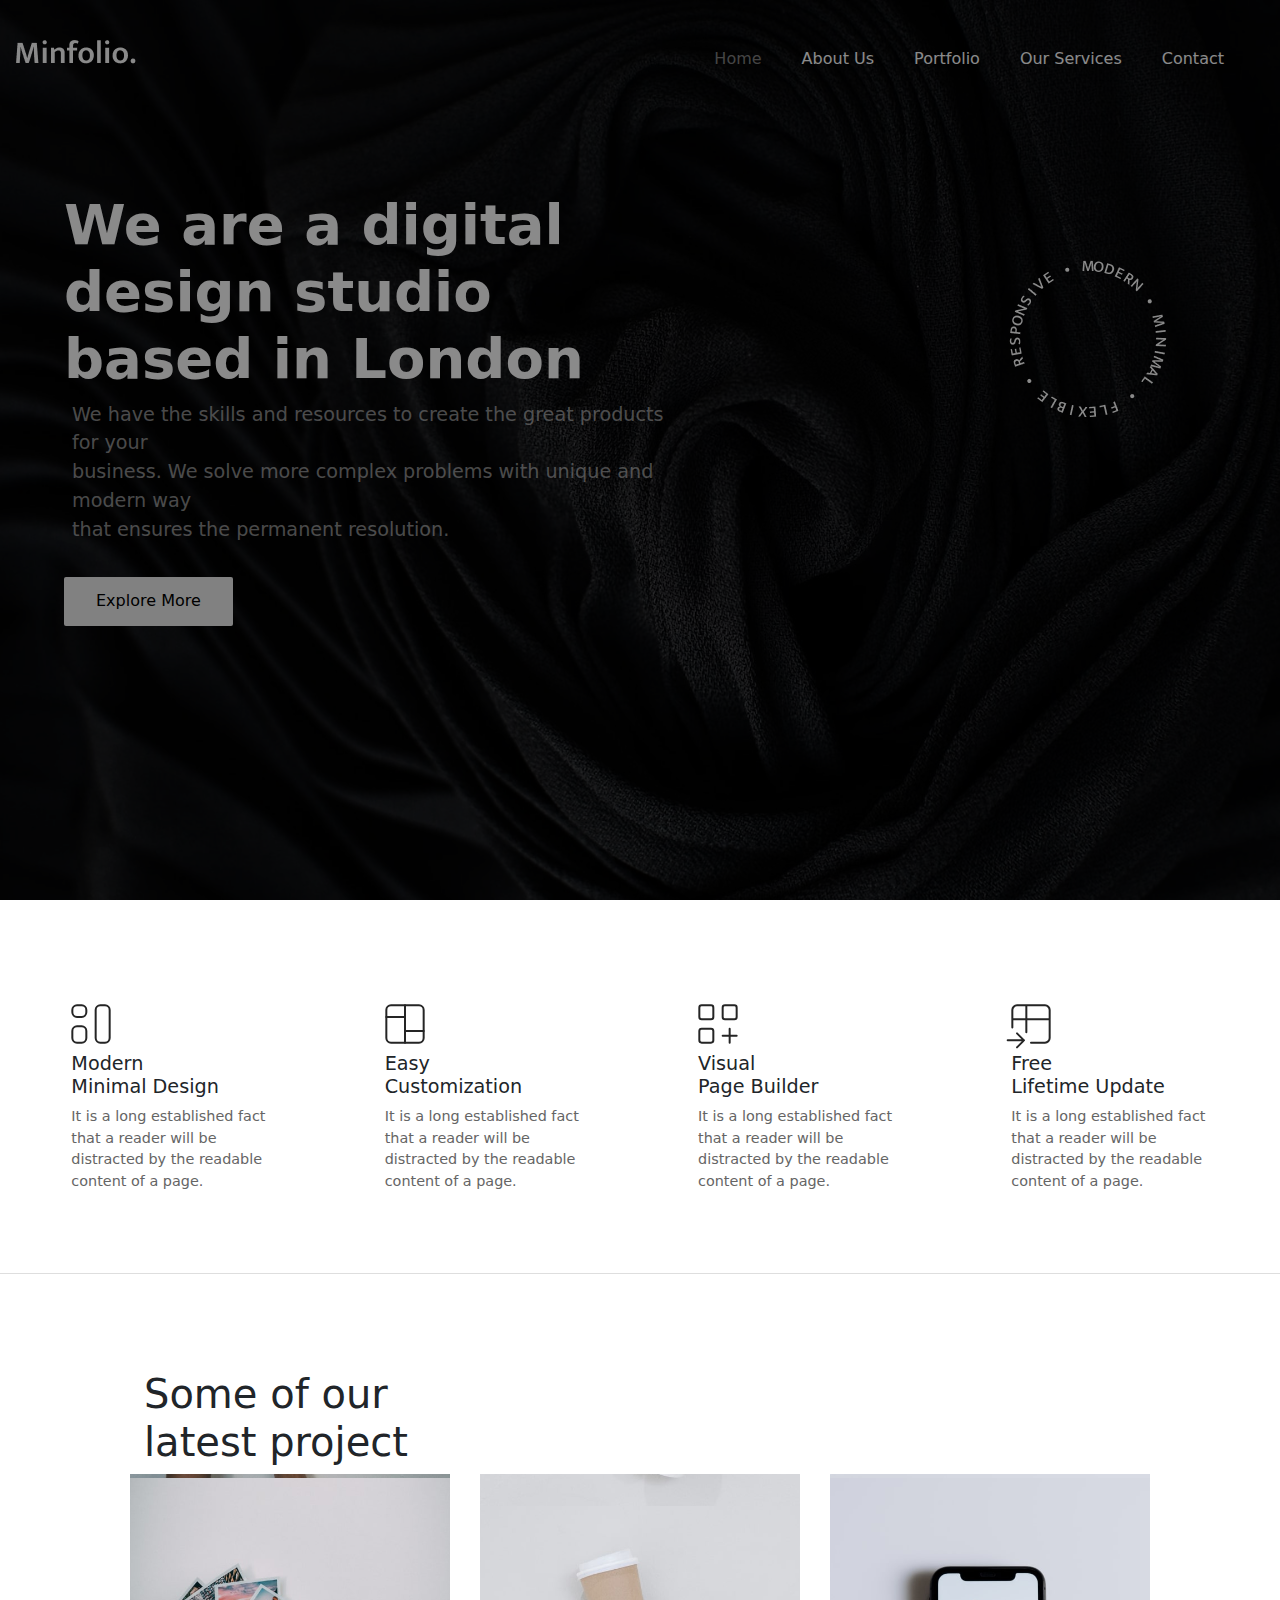
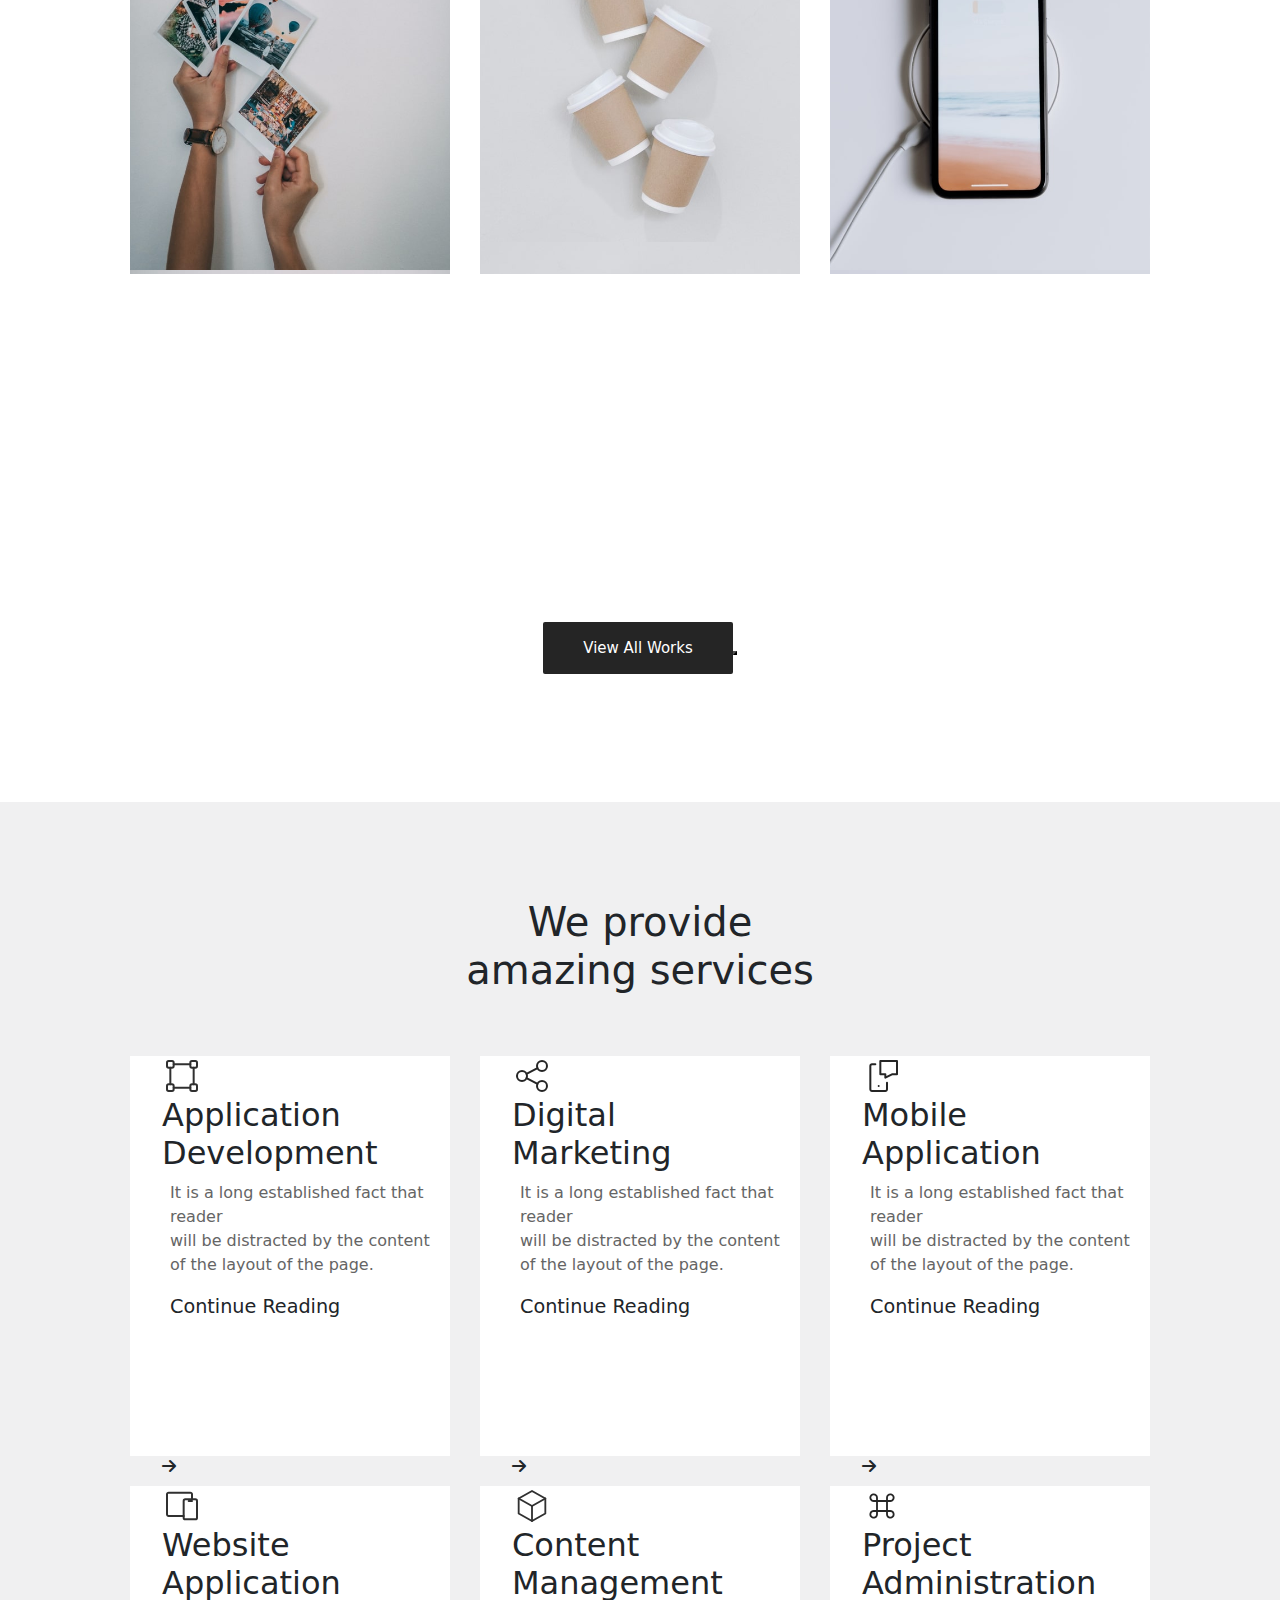
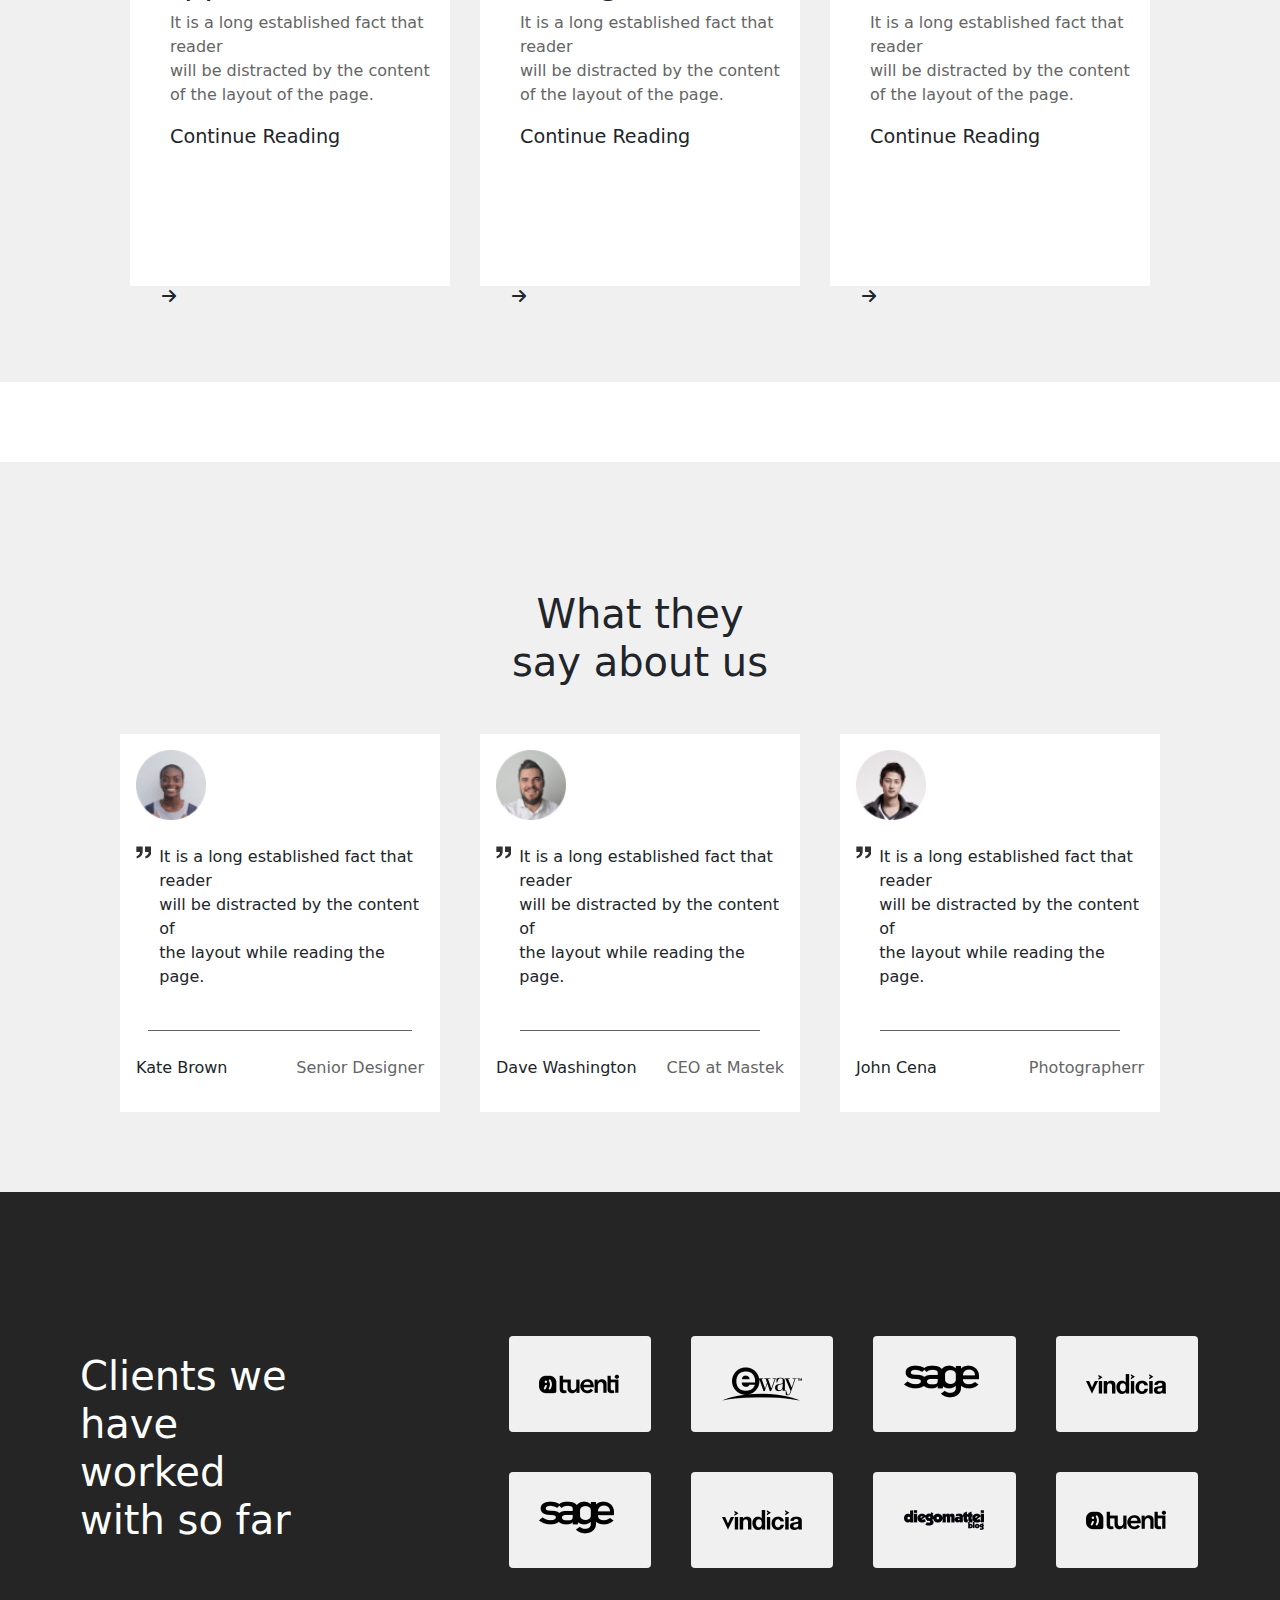
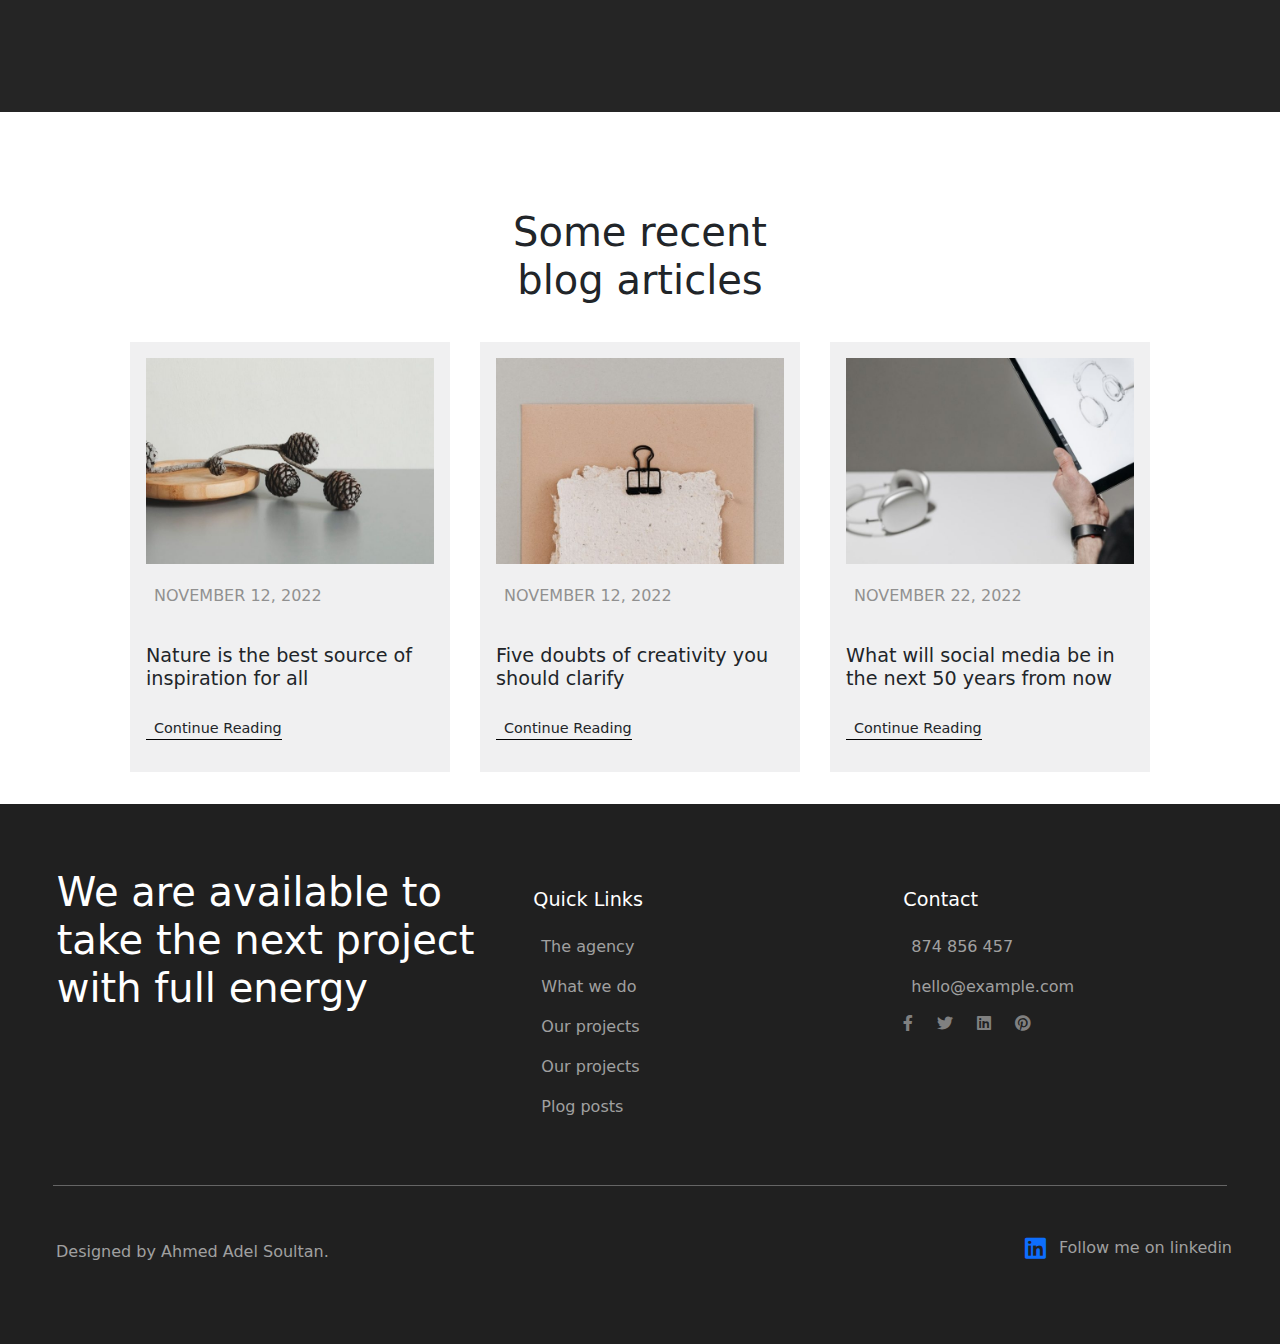
==== commit c617b7de: "Dola" ====
--- a/index.html
+++ b/index.html
@@ -229,7 +229,7 @@
     <!-- MODERN SECTION END  -->
     <div class="linediv"></div>
     <!-- COURSERL SECTION START -->
-    <div class=" col-10 content_filter"></div>
+    <div class=" col-12 content_filter"></div>
     <div id="courseldiv" class="col-12">
       <h1 class="col-12">
         Some of our<br />
--- a/assets/index.css
+++ b/assets/index.css
@@ -207,7 +207,7 @@
 }
 
 .content_filter {
-  background-color: black;
+  background-color: #00000075;
   height: 100vh;
   position: absolute;
   top: 0;
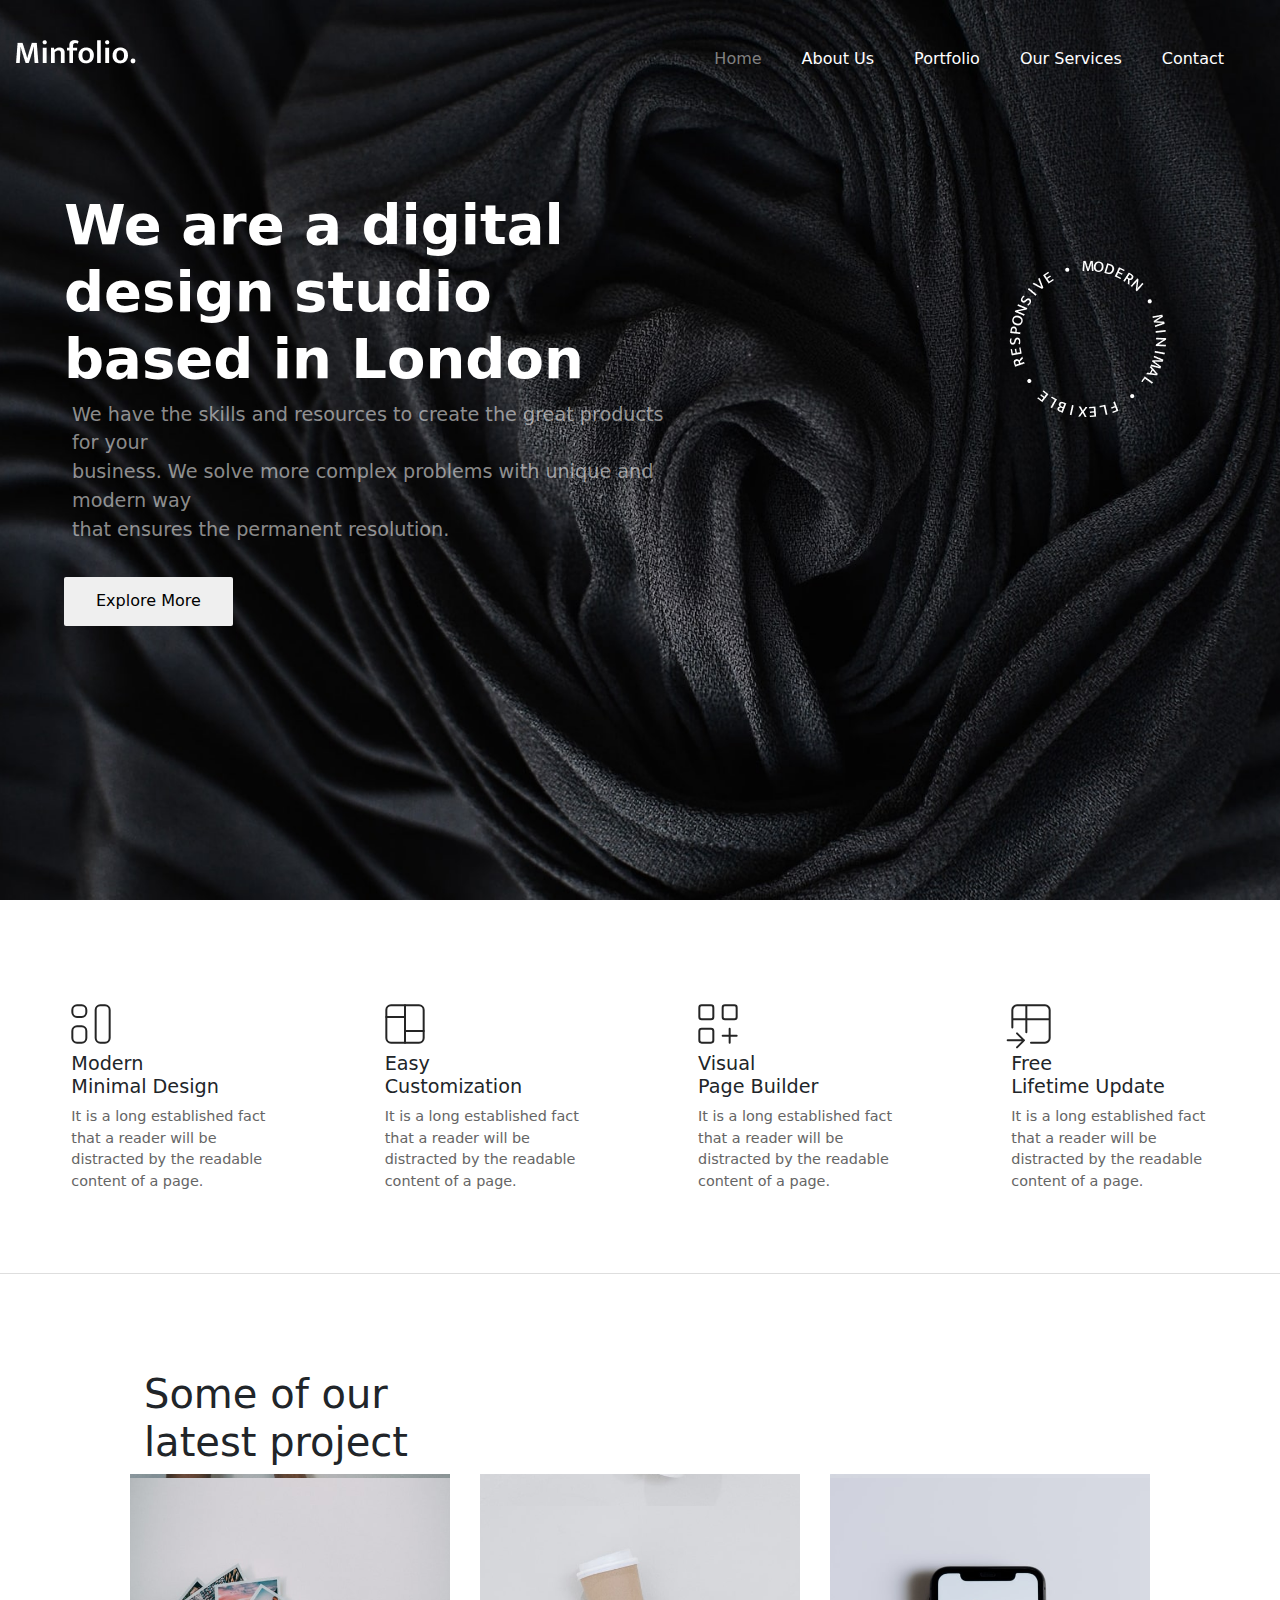
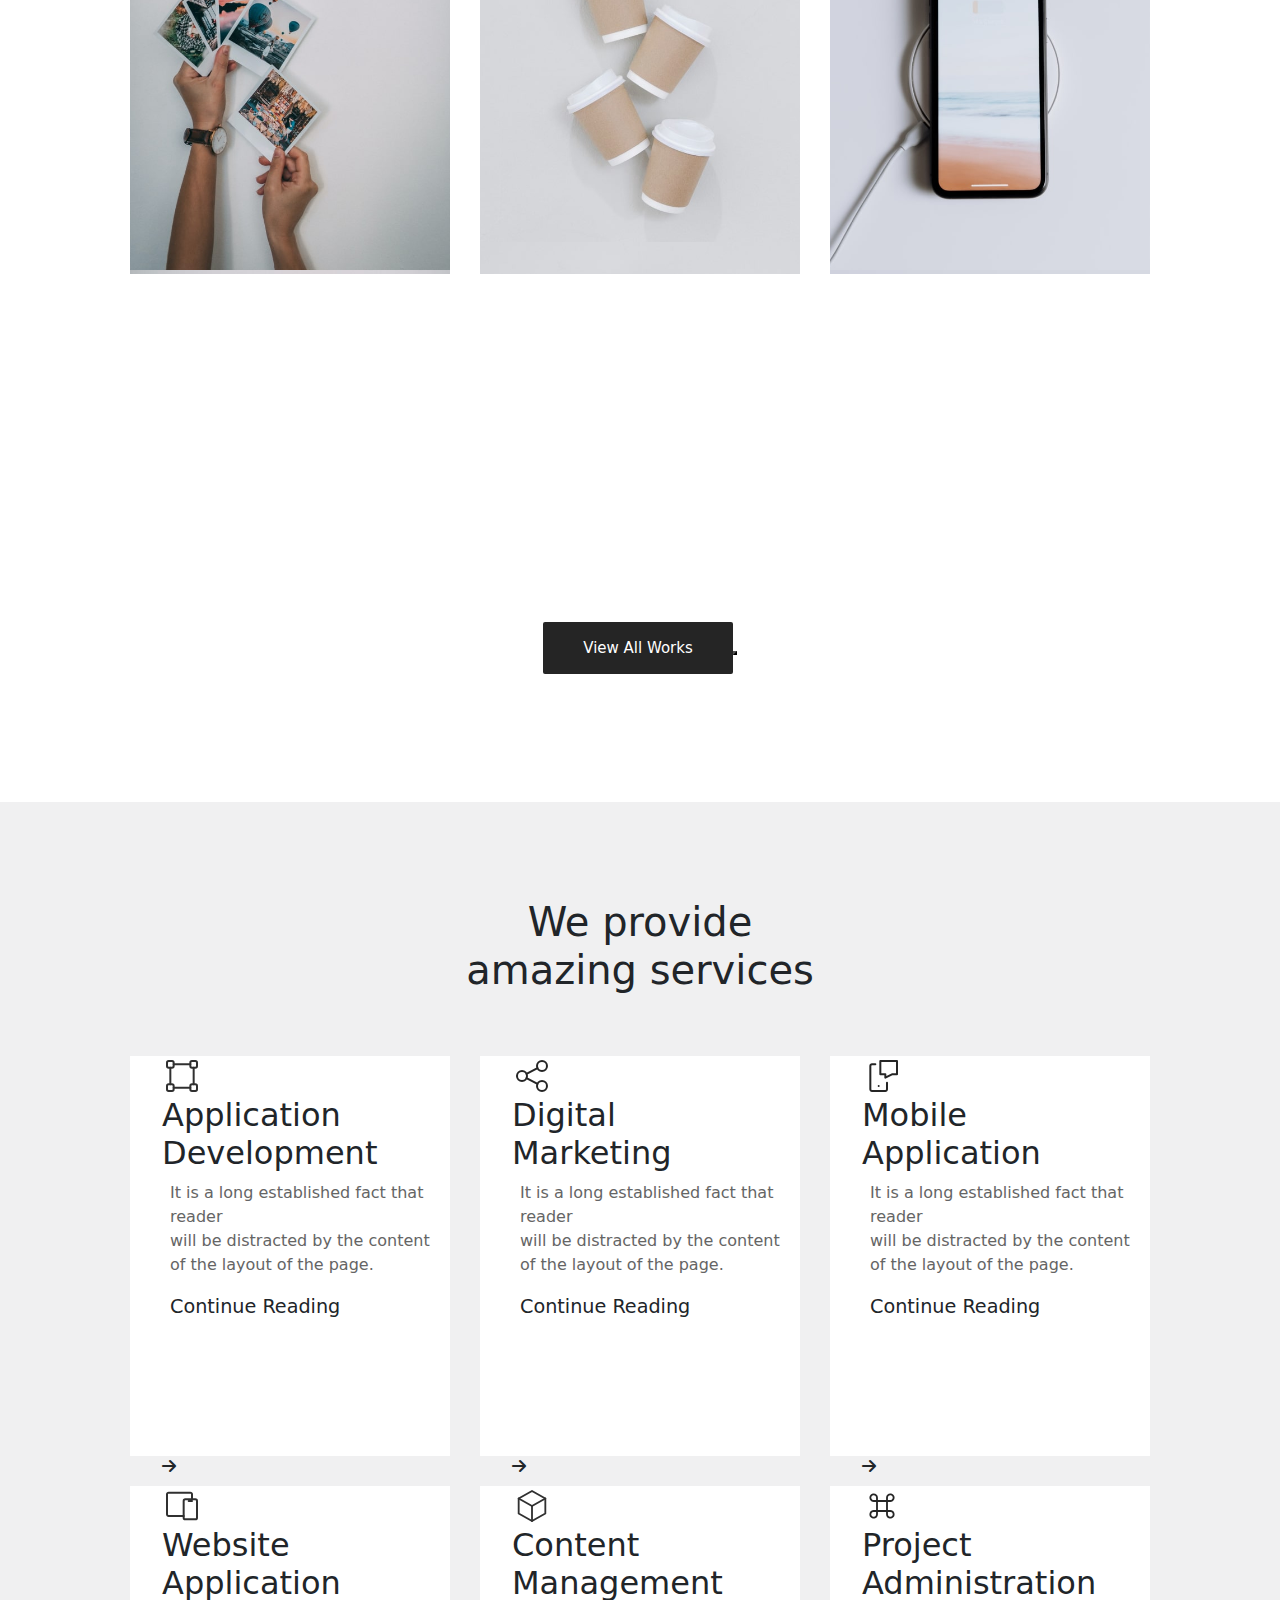
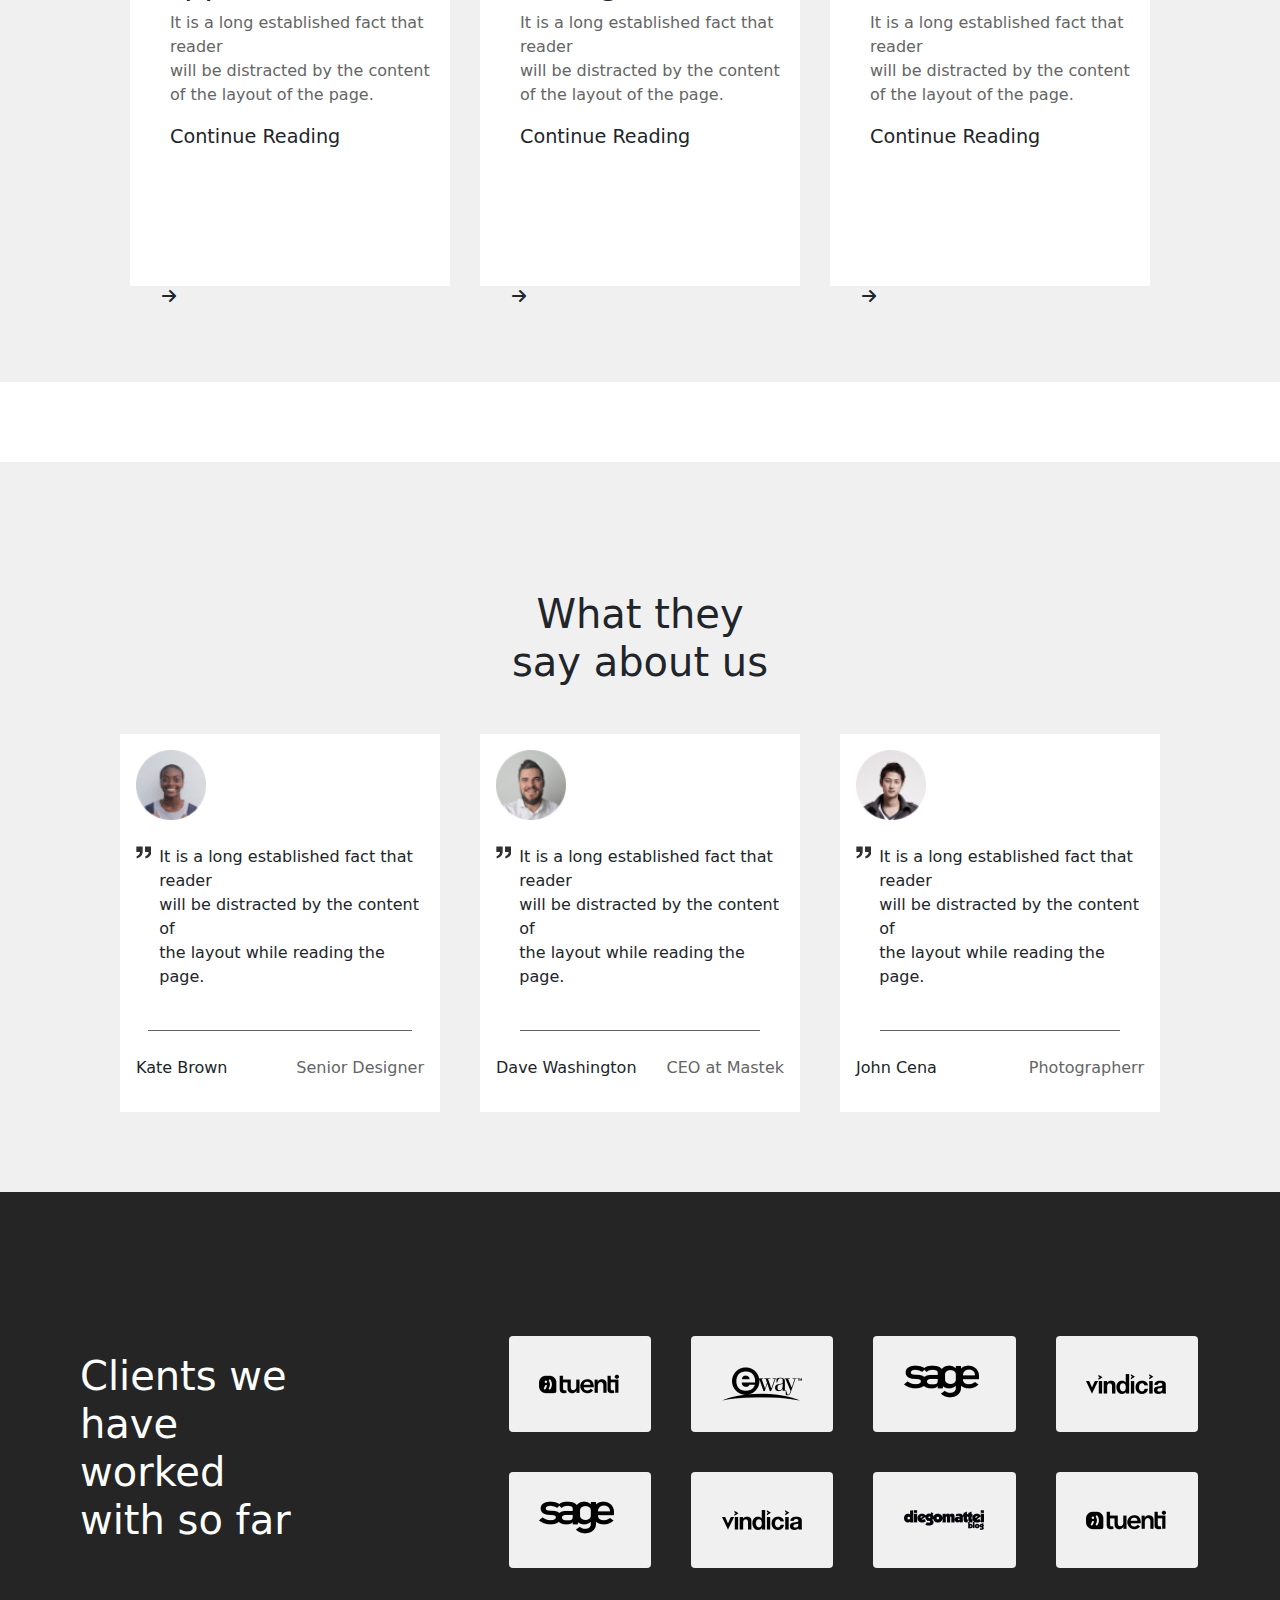
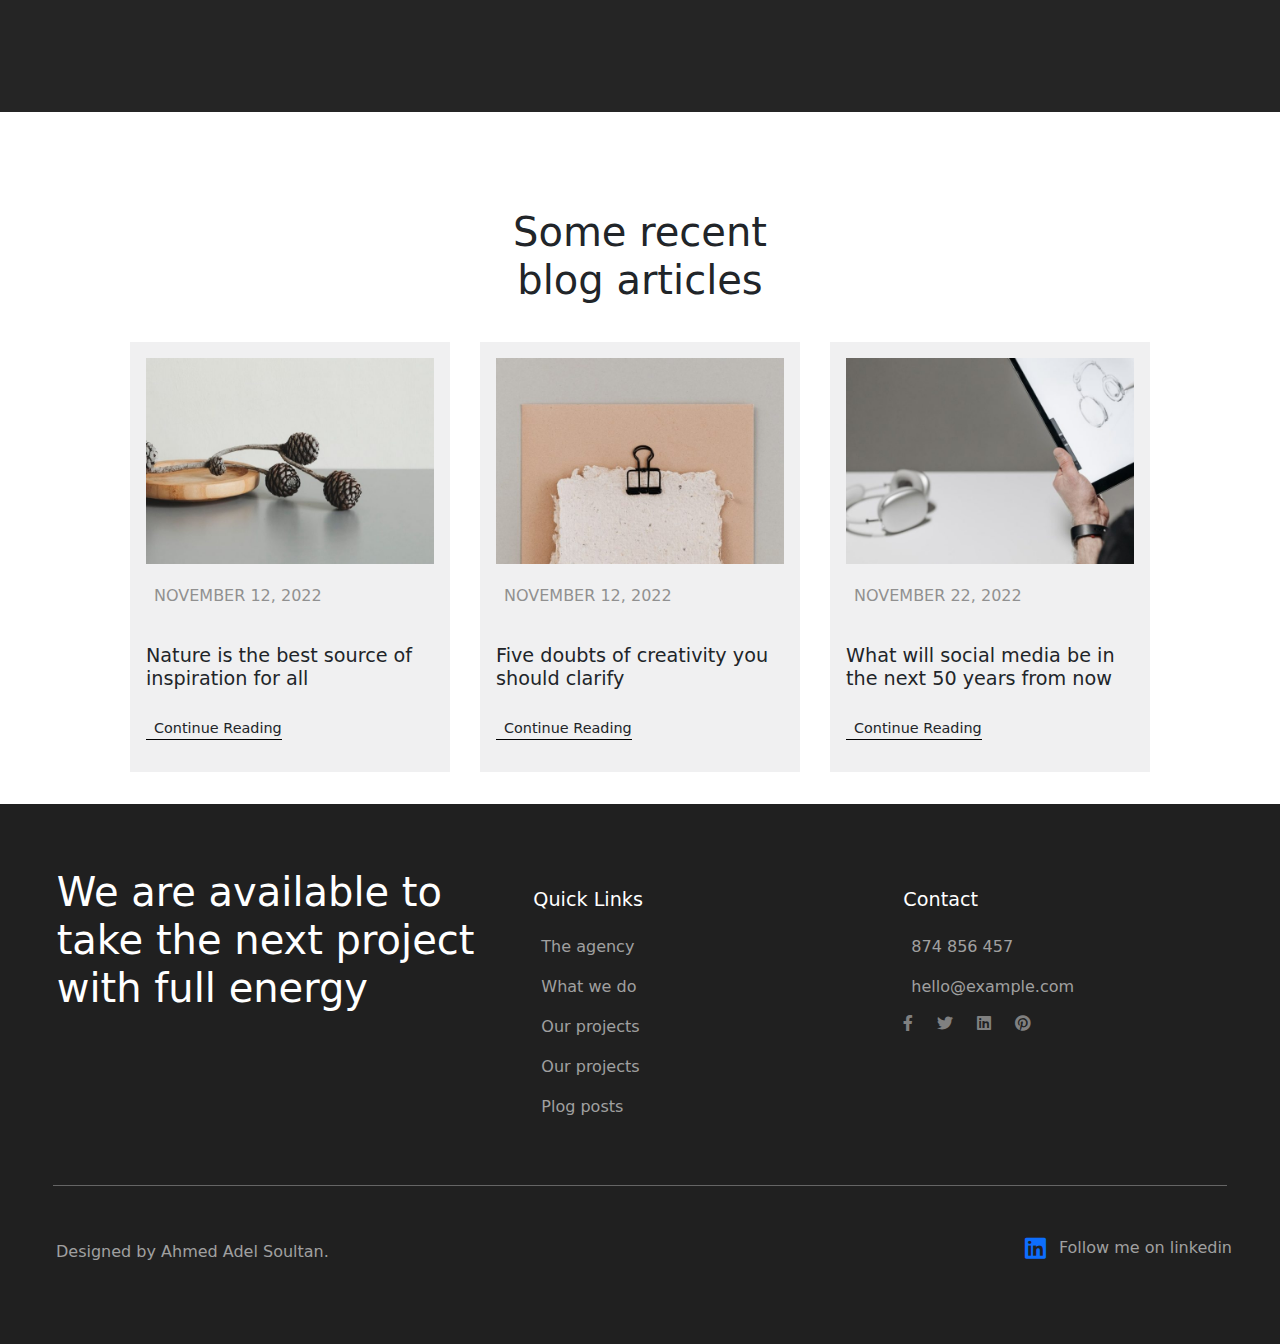
==== commit 320008da: "Dola" ====
--- a/index.html
+++ b/index.html
@@ -15,7 +15,7 @@
   <body>
     <!-- HERO SECTION START -->
     <div id="herodiv" class="col-12">
-      <div id="herofilter" class="col-12">
+     
         <!-- HEADER START -->
         <header class="col-12">
           <div id="headerimgs">
@@ -55,7 +55,7 @@
             <img src="assets/photos/stamp.png" />
           </div>
         </div>
-      </div>
+      
     </div>
     <!-- HERO SECTION END  -->
     <!-- MODERN SECTION START -->
@@ -229,7 +229,7 @@
     <!-- MODERN SECTION END  -->
     <div class="linediv"></div>
     <!-- COURSERL SECTION START -->
-    <div class=" col-12 content_filter"></div>
+ 
     <div id="courseldiv" class="col-12">
       <h1 class="col-12">
         Some of our<br />
--- a/assets/index.css
+++ b/assets/index.css
@@ -207,7 +207,7 @@
 }
 
 .content_filter {
-  background-color: #00000075;
+  background-color:rgb(0 0 0 / 39%) !important;
   height: 100vh;
   position: absolute;
   top: 0;
